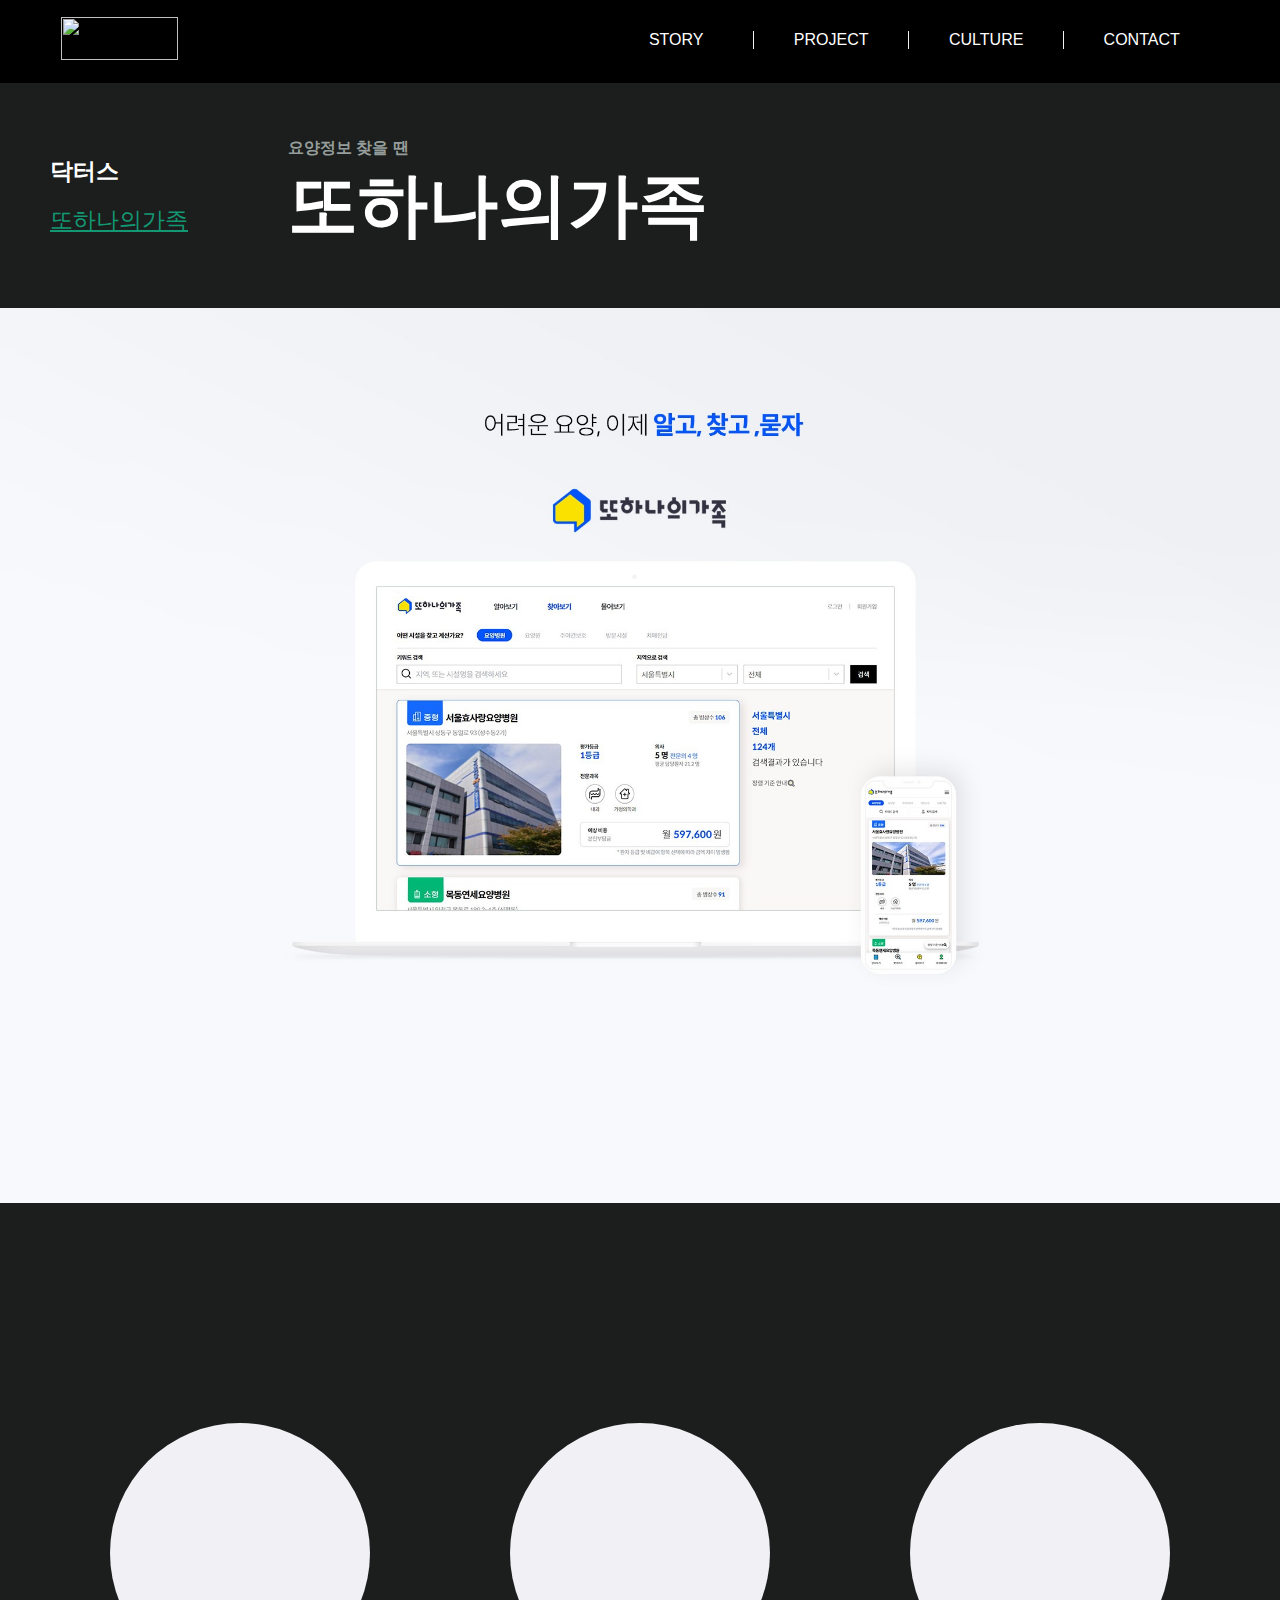
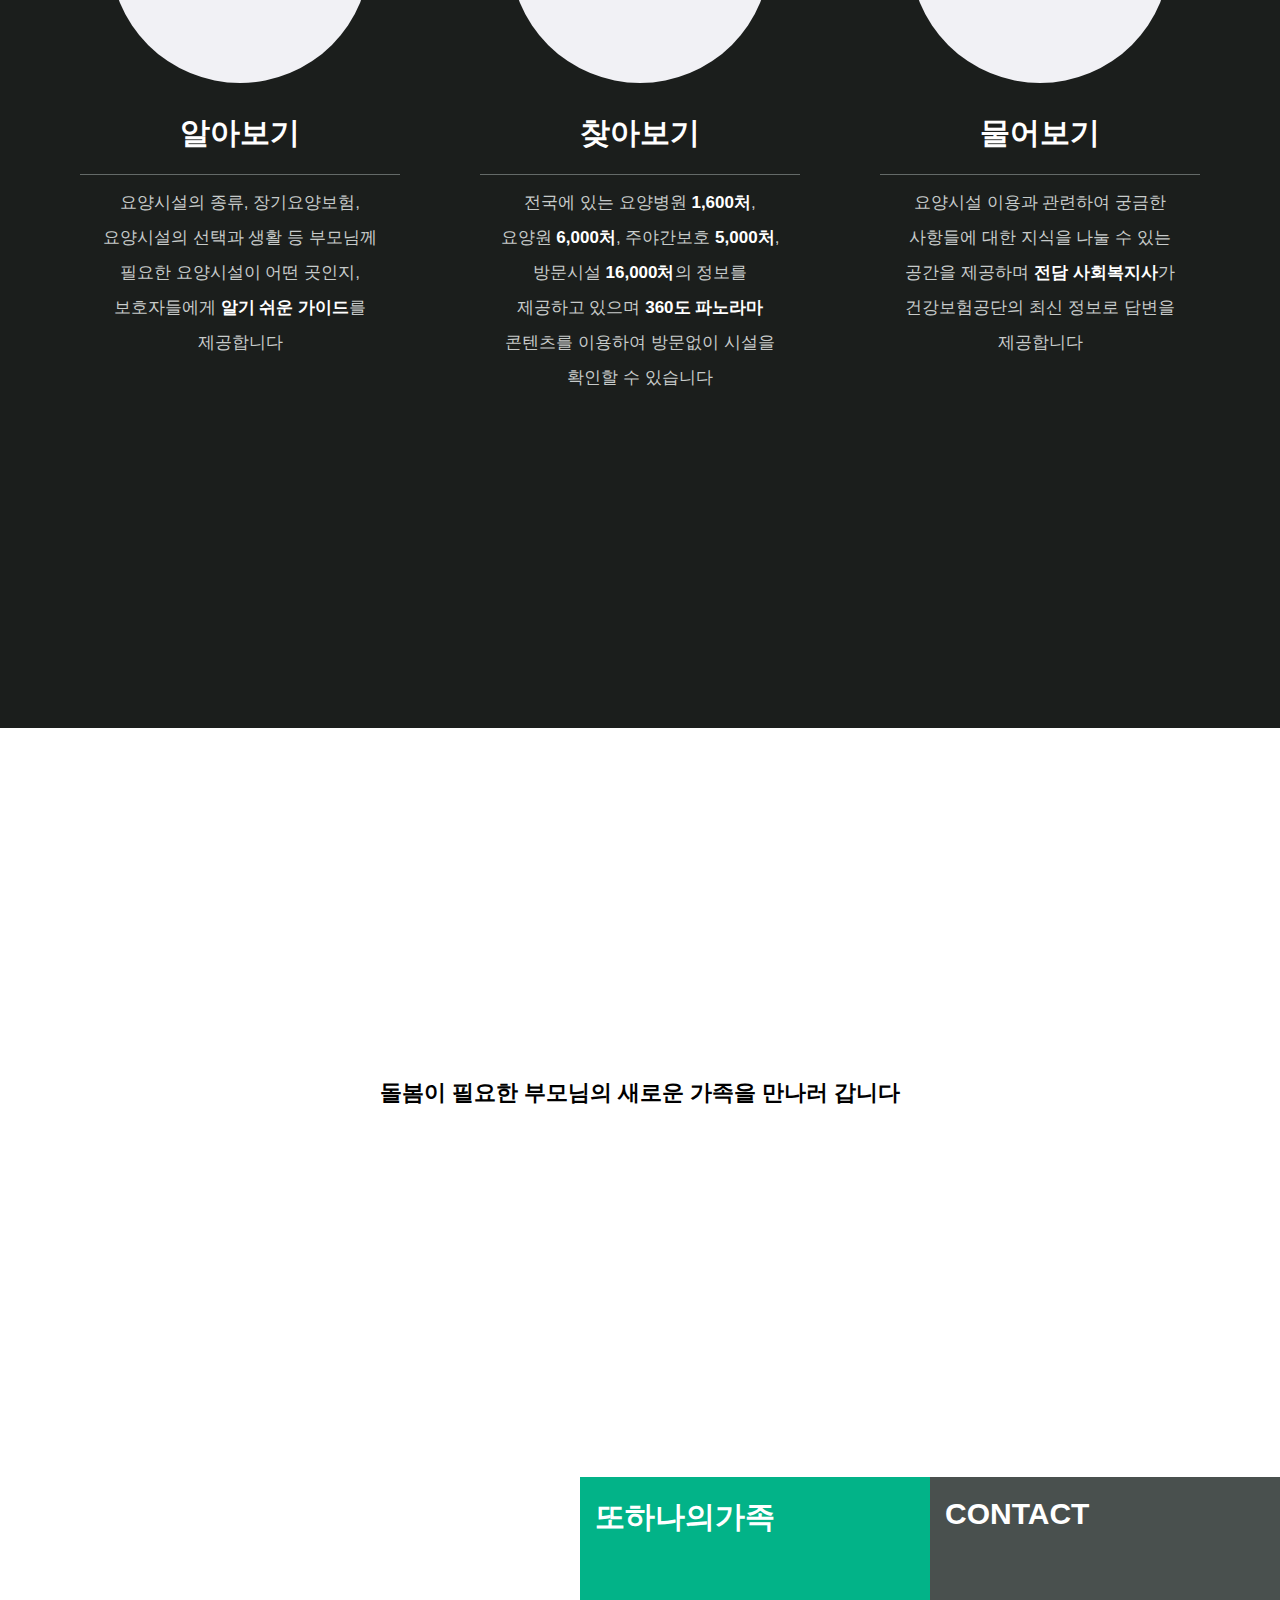
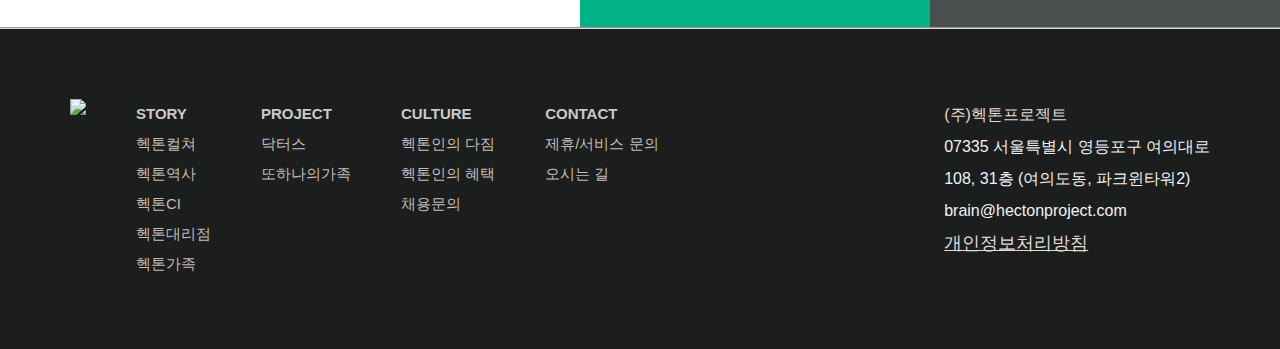
==== html/another.html @ 980e5c34 "Feat : footer.html a태그 수정" ====
<!DOCTYPE html>
<html lang="en">
    <head>
        <meta charset="UTF-8" />
        <meta http-equiv="X-UA-Compatible" content="IE=edge" />
        <meta name="viewport" content="width=device-width, initial-scale=1.0" />
        <link rel="stylesheet" href="../css/another1.css" />
        <link rel="stylesheet" href="../css/link_taegi.css" />
        <link rel="stylesheet" href="../css/header.css" />
        <script src="https://kit.fontawesome.com/e935c3c421.js" crossorigin="anonymous"></script>
        <link rel="stylesheet" href="../css/footer.css">
        <link
            href="//spoqa.github.io/spoqa-han-sans/css/SpoqaHanSans-kr.css"
            rel="stylesheet"
            type="text/css"
        />
        <title>Document</title>
    </head>
    <body>
        <header>
            <div class="menu_var">
                <!-- Main Logo -->
                <div class="main_logo">
                    <img class="header_logo" src="https://hectonproject.com/icon/logo.svg" />
                </div>

                <!-- Menu -->
                <div id="menu">
                    <ul>
                        <li class="menu_story">
                            <a href="#">STORY</a>
                            <ul>
                                <li>헥톤컬쳐</li>
                                <li>헥톤역사</li>
                                <li>헥톤CI</li>
                                <li>헥톤대리점</li>
                                <li>헥톤가족</li>
                            </ul>
                        </li>
                        <li class="menu_project">
                            <a href="#">PROJECT</a>
                            <ul>
                                <li>닥터스</li>
                                <li>또하나의가족</li>
                            </ul>
                        </li>
                        <li class="menu_culture">
                            <a href="#">CULTURE</a>
                            <ul>
                                <li>헥톤인의 다짐</li>
                                <li>헥톤인의 혜택</li>
                                <li>채용문의</li>
                            </ul>
                        </li>
                        <li class="menu_contact">
                            <a href="#">CONTACT</a>
                            <ul>
                                <li>제휴/서비스 문의</li>
                                <li>오시는길</li>
                            </ul>
                        </li>
                    </ul>
                </div>
            </div>
        </header>
        <main>
            <div class="another_head">
                <div class="another_head_left">
                    <div class="another_head_left_left">
                        <div><a href="./doctors.html">닥터스</a></div>
                        <div>또하나의가족</div>
                    </div>
                    <div class="another_head_left_right">
                        <div>요양정보 찾을 땐</div>
                        <div>또하나의가족</div>
                    </div>
                </div>
            </div>
            <div class="another_main_img">
                <img src="../assets/images/another/ddoga.bb59f3e4 (1).jpg" alt="" />
            </div>
            <div class="another_video">
                <img src="https://hectonproject.com/img/poster.jpg" alt="" />
            </div>
            <div class="another_contents">
                <div class="another_contents_1">
                    <div class="another_contents_circle">
                        <img src="https://hectonproject.com/icon/know.svg" alt="" />
                    </div>
                    <div class="another_contents_title">알아보기</div>
                    <p>
                        요양시설의 종류, 장기요양보험, 요양시설의 선택과 생활 등 부모님께 필요한
                        요양시설이 어떤 곳인지, 보호자들에게 <span>알기 쉬운 가이드</span>를
                        제공합니다
                    </p>
                </div>
                <div class="another_contents_1">
                    <div class="another_contents_circle">
                        <img src="https://hectonproject.com/icon/search.svg" alt="" />
                    </div>
                    <div class="another_contents_title">찾아보기</div>
                    <p>
                        전국에 있는 요양병원 <span>1,600처</span>, 요양원 <span>6,000처</span>,
                        주야간보호 <span>5,000처</span>, 방문시설 <span>16,000처</span>의 정보를
                        제공하고 있으며 <span>360도 파노라마</span> 콘텐츠를 이용하여 방문없이
                        시설을 확인할 수 있습니다
                    </p>
                </div>
                <div class="another_contents_1">
                    <div class="another_contents_circle">
                        <img src="https://hectonproject.com/icon/qna.svg" alt="" />
                    </div>
                    <div class="another_contents_title">물어보기</div>
                    <p>
                        요양시설 이용과 관련하여 궁금한 사항들에 대한 지식을 나눌 수 있는 공간을
                        제공하며 <span>전담 사회복지사</span>가 건강보험공단의 최신 정보로 답변을
                        제공합니다
                    </p>
                </div>
            </div>
            <div class="another_img_bottom">
                <img
                    src="https://hectonproject.com/_next/static/media/ddoga_outro.371d281d.png"
                    alt=""
                />
                <p>돌봄이 필요한 부모님의 새로운 가족을 만나러 갑니다</p>
                <div class="another_img_bottom_btn">
                    <div class="another_img_bottom_text">
                        <a href="https://ddoga.co.kr/">또하나의가족</a>
                        <i class="fa-solid fa-arrow-right"></i>
                    </div>
                    <div class="another_img_bottom_contact">
                        <a href="./contact.html">CONTACT</a> <i class="fa-solid fa-arrow-right"></i>
                    </div>
                </div>
            </div>
        </main>
        <footer>
            <div class="footer_wrap">
              <div class="footer_logo">
                    <img src="https://hectonproject.com/icon/logo.svg" width="110px"></img>
                </div>
                <div class="footer_list">
                    <ul>
                        <li >
                          <a href="./story.html">STORY</a>
                        </li>
                        <li>
                          <a href="./story.html#story_culture">헥톤컬쳐</a>
                        </li>
                        <li>
                          <a href="./story.html#story_history">헥톤역사</a>
                        </li>
                        <li>
                          <a href="./story.html#story_ci">헥톤CI</a>
                        </li>
                        <li>
                          <a href="./story.html#story_agency">헥톤대리점</a>
                        </li>
                        <li>
                          <a href="./story.html#story_family">헥톤가족</a>
                        </li>
                    </ul>
                    <ul>
                        <li>
                          <a href="./doctors.html">PROJECT</a>
                        </li>
                        <li>
                          <a href="./doctors.html">닥터스</a>
                        </li>
                        <li>
                          <a href="./another.html">또하나의가족</a>
                        </li>
                    </ul>
                    <ul>
                        <li>
                          <a href="./culture.html">CULTURE</a>
                        </li>
                        <li>
                          <a href="./culture.html#culture_promise">헥톤인의 다짐</a>
                        </li>
                        <li>
                          <a href="./culture.html#culture_benefit">헥톤인의 혜택</a>
                        </li>
                        <li>
                          <a href="./culture.html#qna">채용문의</a>
                        </li>
                    </ul>
                    <ul>
                        <li>
                          <a href="./contact.html">CONTACT</a>
                        </li>
                        <li>
                          <a href="./contact.html#qna_form">제휴/서비스 문의</a>
                        </li>
                        <li>
                          <a href="./contact.html#information">오시는 길</a>
                        </li>
                    </ul>
                </div>
                </div>
                <div class="footer_hecton_info">
                    <ul>
                        <li>(주)헥톤프로젝트</li>
                        <li>07335 서울특별시 영등포구 여의대로</li>
                        <li>108, 31층 (여의도동, 파크윈타워2)</li>
                        <li>brain@hectonproject.com</li>
                        <li><a href="https://hectonproject.com/term">개인정보처리방침</a></li>
                    </ul>
                </div>
          </footer>
    </body>
</html>
---- css/another1.css ----
/* body & scroll */
body {
    background-color: #1b1e1c;
    color: #fff;
}
body::-webkit-scrollbar {
    width: 0.6rem;
}
body::-webkit-scrollbar-thumb {
    background: #00b388;
}
body::-webkit-scrollbar-track {
    background: #1b1e1c;
}
/* another_head */
main {
    padding-top: 5.2rem;
}
.another_head {
    display: flex;
    justify-content: space-between;
    align-items: center;
    height: 25vh;
    padding: 0 50px;
}
.another_head_left {
    display: flex;
}
.another_head_left_right {
    padding-left: 100px;
}
.another_head_left_right > div:first-child {
    color: rgb(148, 157, 155);
    font-weight: bold;
}
.another_head_left_right > div:last-child {
    font-size: 70px;
    font-weight: bold;
}
.another_head_left_left {
    font-size: 23px;
    display: flex;
    flex-direction: column;
    justify-content: space-evenly;
}
.another_head_left_left > div:last-child {
    color: rgb(19, 152, 116);
    text-decoration: underline;
}
.another_head_left_left > div:first-child > a:hover {
    opacity: 0.7;
}
.another_head_left_left > div:first-child > a {
    font-weight: bold;
    margin-top: 20px;
}
/* another_main_img */
.another_main_img,
.another_video {
    background-color: rgb(248, 249, 252);
}
.another_main_img > img {
    width: 100%;
}
/* another_video */
.another_video > img {
    width: 60vw;
}
.another_video {
    display: flex;
    justify-content: center;
    padding: 100px 0;
    background-color: rgb(248, 249, 252);
}
/* another_contents */
.another_contents {
    height: 125vh;
    background: #1b1e1c;
    display: flex;
    align-items: flex-start;
    padding-top: 220px;
    justify-content: space-evenly;
}
.another_contents_circle {
    width: 260px;
    height: 260px;
    background-color: rgb(241, 241, 245);
    border-radius: 50%;
    margin-bottom: 30px;
}
.another_contents_title {
    font-size: 30px;
    font-weight: bold;
    border-bottom: 1px solid rgb(100, 106, 104);
    padding: 0 100px;
    padding-bottom: 20px;
}
/* another_contents_1 */
.another_contents_1 {
    display: flex;
    flex-direction: column;
    justify-content: center;
    align-items: center;
}
.another_contents_1 > p {
    color: rgb(199, 203, 202);
    font-size: 17px;
    width: 280px;
    text-align: center;
    line-height: 35px;
    padding-top: 10px;
}
.another_contents_1 > p > span {
    color: white;
    font-weight: bold;
}
/* another_img_bottom */
.another_img_bottom {
    display: flex;
    justify-content: flex-end;
    border-bottom: 1px solid rgb(149, 154, 152);
    height: 100vh;
    background-color: white;
    justify-content: center;
    align-items: center;
    padding-bottom: 200px;
    position: relative;
    flex-direction: column;
}
.another_img_bottom > p {
    font-size: 22px;
    font-weight: bold;
    color: black;
    padding-top: 30px;
}
.another_img_bottom_txt {
    text-align: right;
    display: flex;
    flex-direction: column;
    justify-content: center;
    padding-right: 40px;
    font-size: 20px;
    color: rgb(139, 146, 144);
    position: relative;
}
.another_img_bottom_txt > a {
    color: rgb(2, 179, 136);
    padding-top: 20px;
    font-size: 23px;
    text-decoration: underline 2px;
}
.another_img_bottom_contact {
    width: 350px;
    height: 150px;
    background-color: rgb(73, 80, 78);
    font-size: 30px;
    font-weight: bold;
    padding: 20px 0 0 15px;
    position: relative;
    cursor: pointer;
}
.another_img_bottom_contact i {
    position: absolute;
    bottom: 10px;
    right: 20px;
}
.another_img_bottom_text {
    width: 350px;
    height: 150px;
    background-color: rgb(2, 179, 136);
    font-size: 30px;
    font-weight: bold;
    padding: 20px 0 0 15px;
    position: relative;
    cursor: pointer;
}
.another_img_bottom_text i {
    position: absolute;
    bottom: 10px;
    right: 20px;
}
.another_img_bottom_btn {
    display: flex;
}
.another_img_bottom_contact:hover,
.another_img_bottom_text:hover {
    opacity: 0.8;
}
.another_img_bottom_btn {
    position: absolute;
    bottom: 0;
    right: 0;
}
.another_img_bottom > img {
    width: 300px;
}
---- css/link_taegi.css ----
@charset "utf-8";
@import url(//spoqa.github.io/spoqa-han-sans/css/SpoqaHanSansNeo.css);

* {
    margin: 0;
    padding: 0;
    box-sizing: border-box;
    word-break: keep-all;
}

html,
body {
    width: 100%;
    height: 100%;
    padding: 0;
    margin: 0;
    font-family: Spoqa Han Sans, sans-serif;
    /* 뭐가 다른가 */
    background: #1b1e1c;
    /* 뭐가 다른가 */
    color: #f1f1f5;
    box-sizing: border-box;
}
ul,
ol {
    list-style: none;
}

a {
    color: white;
    text-decoration: none;
}

table,
tr,
th,
td {
    border: 1px solid #000;
    border-collapse: collapse;
}

input,
label {
    vertical-align: middle;
}
---- css/header.css ----
@charset "utf-8";
@import url(reset.css);

header {
    background-color: #000;
    color: #f1f1f5;
    height: 5.2rem;
    width: 100%;
    text-align: center;
    align-items: center;
    top: 0;
    z-index: 100;
    position: fixed;
}

.menu_var {
    display: flex;
    justify-content: space-between;
    align-items: center;
    height: 5rem;
    width: 90.5%;
    margin: auto;
}

/* Main Logo */

.header_logo {
    height: 43px;
    width: 117px;
    justify-content: center;
}

/* Menu */

/* ul li태그에 리스트 스타일을 없앰 */
/* ul li {
    list-style: none;
}
/* a태그에 텍스트 밑줄을 없애고 색상을 #333 */
a {
    text-decoration: none;
    color: #fff;
}
*/
/* 글자크기를 16px 맑은 고딕 굵게하고 width넓이 700, 높이 50만큼 배경색은 #ccc, 글자색은 검정색, 라인높이50px
menu박스 가운데정렬, 글자가운데 정렬 */
#menu {
    font: bold 16px;
    background: #000;
    color: #fff;
    line-height: 40px;
    text-align: center;
    font-weight: 600;
}

/* menu태그 자식의 ul의 자식 li를 왼쪽정렬과 넓이 140설정 */
#menu > ul > li {
    float: left;
    width: 155px;
    position: relative;
}

.menu_story,
.menu_project,
.menu_culture {
    border-right: 1px solid #f1f1f5;
}

#menu > ul > li > ul {
    display: none;
    position: absolute;
    font-size: 14px;
    background: rgb(255, 255, 255);
    text-align: left;
    padding: 10px 30px 15px 30px;
    line-height: 1.2rem;
}

#menu > ul > li > ul > li {
    font-weight: 600;
    color: #999999;
}

#menu > ul > li:hover > ul {
    display: block;
}

#menu > ul > li > ul > li:hover {
    color: #000;
    transition: ease 1s;
}

.menu_story > ul > li {
    width: 98.5px;
}

.menu_project > ul > li {
    width: 100px;
}

.menu_culture > ul > li {
    width: 98.5px;
}

.menu_culture > ul > li {
    width: 120px;
}

.speech-bubble {
    position: relative;
    background: #000000;
    border-radius: 0.4em;
}

.speech-bubble {
    width: 150px;
    margin: 1em 0;
    color: white;
    font-weight: bold;
    font-size: 200%;
    text-shadow: 0 -0.05em 0.1em rgb(0 0 0 / 30%);
}
---- css/footer.css ----
footer {
    display: flex;
    justify-content: space-between;
    padding: 70px;
    border-top: 1px solid rgb(220, 216, 216);
    background: #1b1e1c;
    color: #f1f1f5;
}

.footer_wrap {
    display: flex;
}

.footer_list {
    display: flex;
}

.footer_list ul a {
    list-style: none;
    padding-left: 50px;
    line-height: 30px;
    font-size: 15px;
    color: rgb(196, 187, 187);
    font-weight: 200;
}

.footer_list > ul > li:first-child a {
    font-weight: 800;
    color: rgb(205, 201, 201);
}

.footer_hecton_info ul {
    list-style: none;
    line-height: 32px;
    font-weight: 200;
}

.footer_hecton_info ul > li:first-child {
    font-weight: 500;
    color: rgb(227, 219, 219);
}

.footer_hecton_info ul > li > a {
    color: rgb(227, 219, 219);
    text-decoration: underline;
    font-weight: 500;
    font-size: 18px;
}
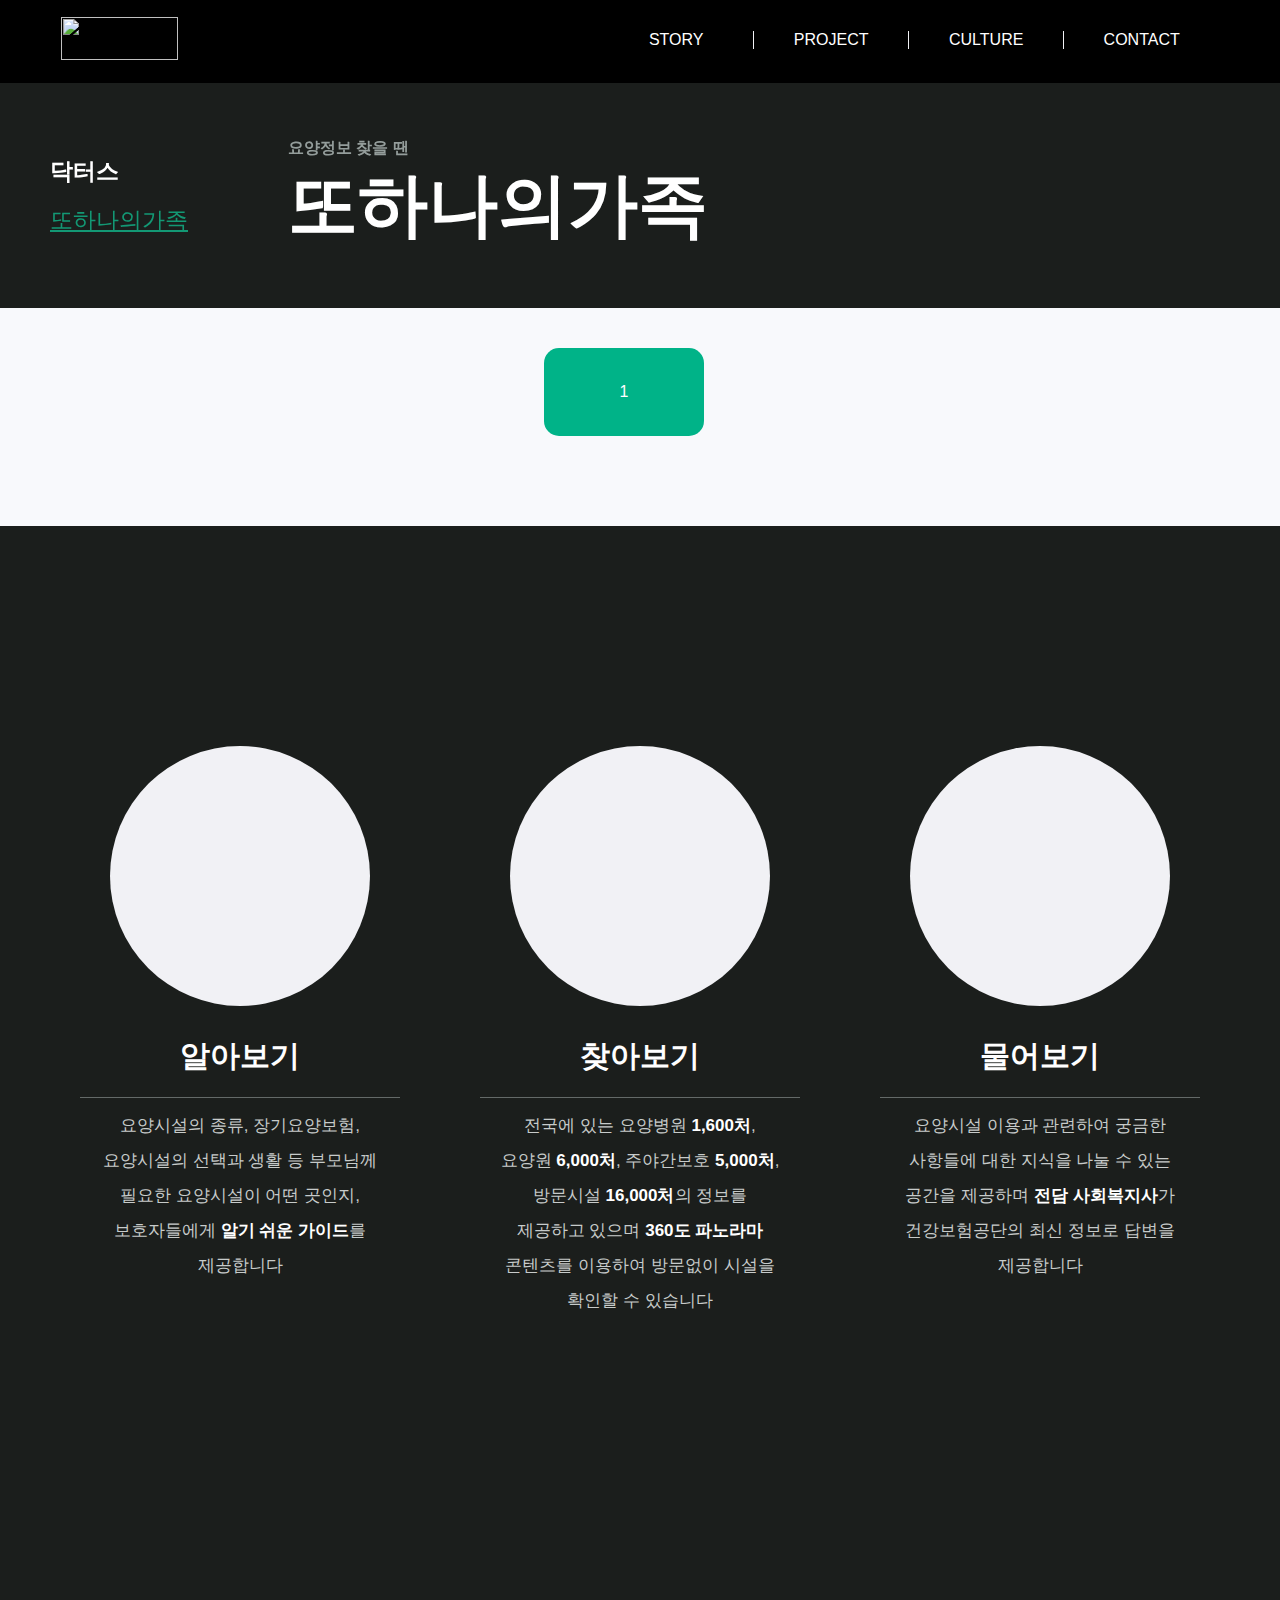
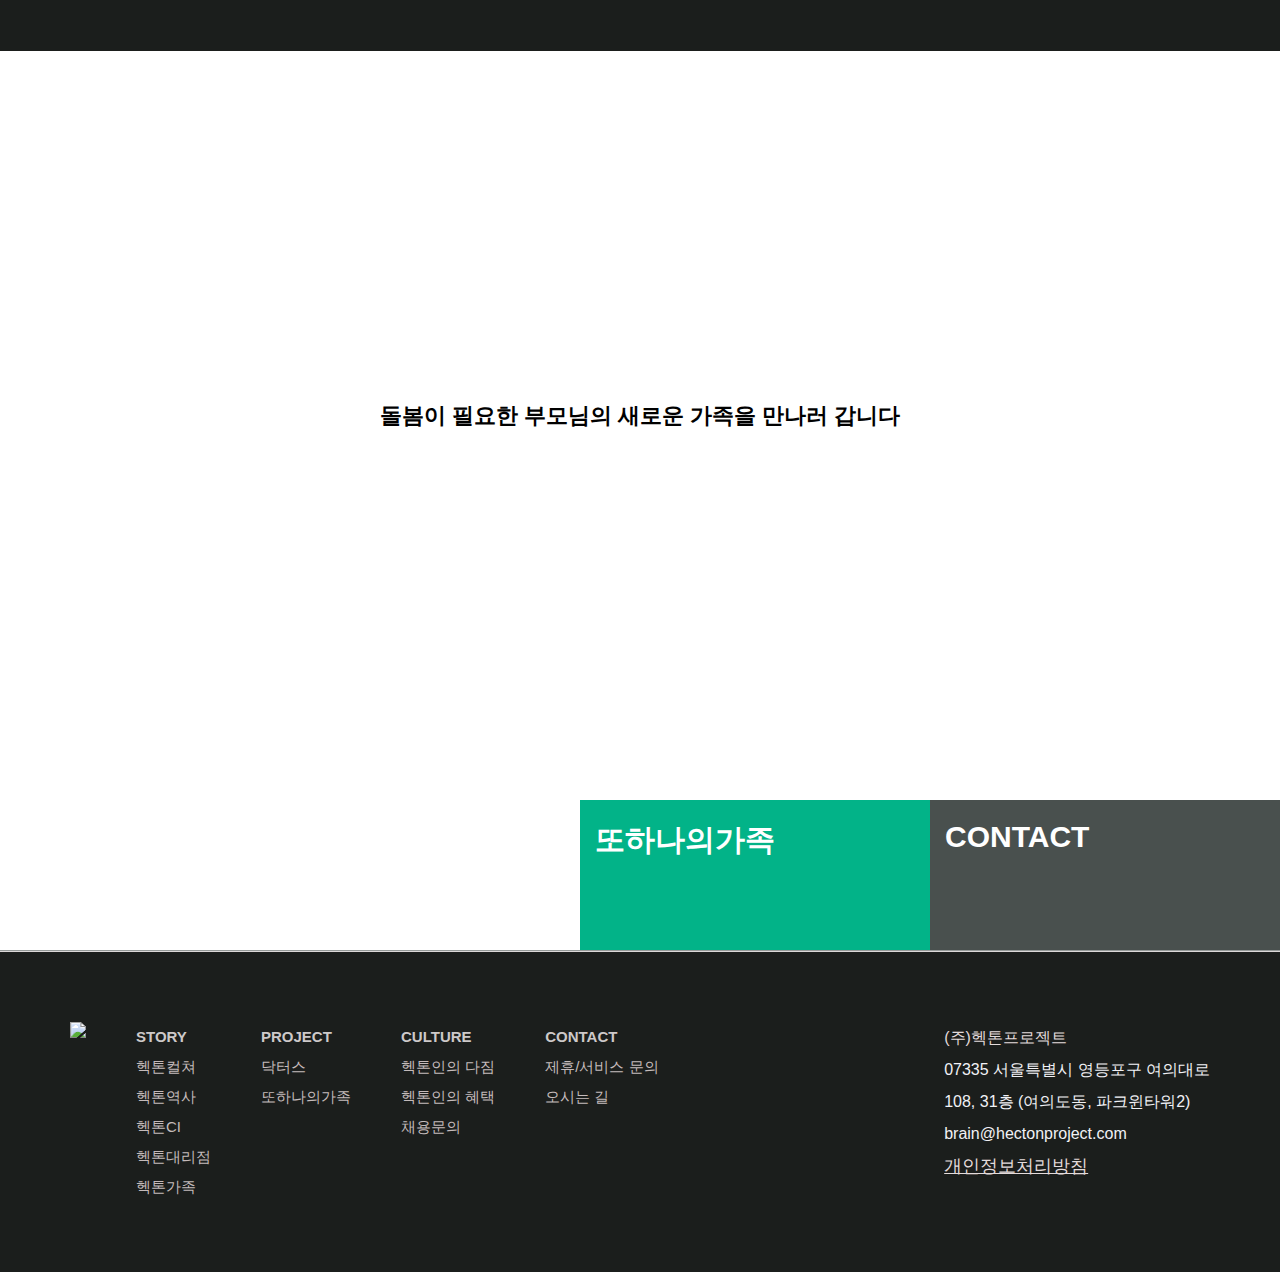
==== commit 141100ea: "Add : Aos link script 추가함" ====
--- a/html/another.html
+++ b/html/another.html
@@ -14,6 +14,9 @@
             rel="stylesheet"
             type="text/css"
         />
+        <!-- AOS -->
+        <link rel="stylesheet" href="https://unpkg.com/aos@next/dist/aos.css" />
+        <script src="https://unpkg.com/aos@next/dist/aos.js"></script>
         <title>Document</title>
     </head>
     <body>
@@ -64,6 +67,7 @@
             </div>
         </header>
         <main>
+            <div data-aos="fade-up" data-aos-duration="1000">
             <div class="another_head">
                 <div class="another_head_left">
                     <div class="another_head_left_left">
@@ -77,11 +81,17 @@
                 </div>
             </div>
             <div class="another_main_img">
-                <img src="../assets/images/another/ddoga.bb59f3e4 (1).jpg" alt="" />
-            </div>
+                <img src="https://hectonproject.com/_next/static/media/ddoga.bb59f3e4.jpg" alt="">
+            </div>
+        </div>
+        <div class="another_video_wrap">
             <div class="another_video">
                 <img src="https://hectonproject.com/img/poster.jpg" alt="" />
-            </div>
+                <button class="video_btn">1</button>
+            </div>
+        </div>
+
+            <div data-aos="fade-up" data-aos-duration="1000">
             <div class="another_contents">
                 <div class="another_contents_1">
                     <div class="another_contents_circle">
@@ -117,6 +127,7 @@
                         제공합니다
                     </p>
                 </div>
+            </div>
             </div>
             <div class="another_img_bottom">
                 <img
@@ -209,5 +220,8 @@
                     </ul>
                 </div>
           </footer>
+          <script>
+            AOS.init();
+        </script>
     </body>
 </html>
--- a/css/another1.css
+++ b/css/another1.css
@@ -66,11 +66,25 @@
 .another_video > img {
     width: 60vw;
 }
+.video_btn {
+    height: 5.5rem;
+    width: 10rem;
+    background-color: #00b388;
+    border-radius: 15px;
+    position: absolute;
+    bottom: 45%;
+    right: 45%;
+}
+
 .another_video {
     display: flex;
     justify-content: center;
     padding: 100px 0;
     background-color: rgb(248, 249, 252);
+    position: relative;
+}
+.another_video:hover .video_btn {
+    background-color: rgb(199, 203, 202);
 }
 /* another_contents */
 .another_contents {
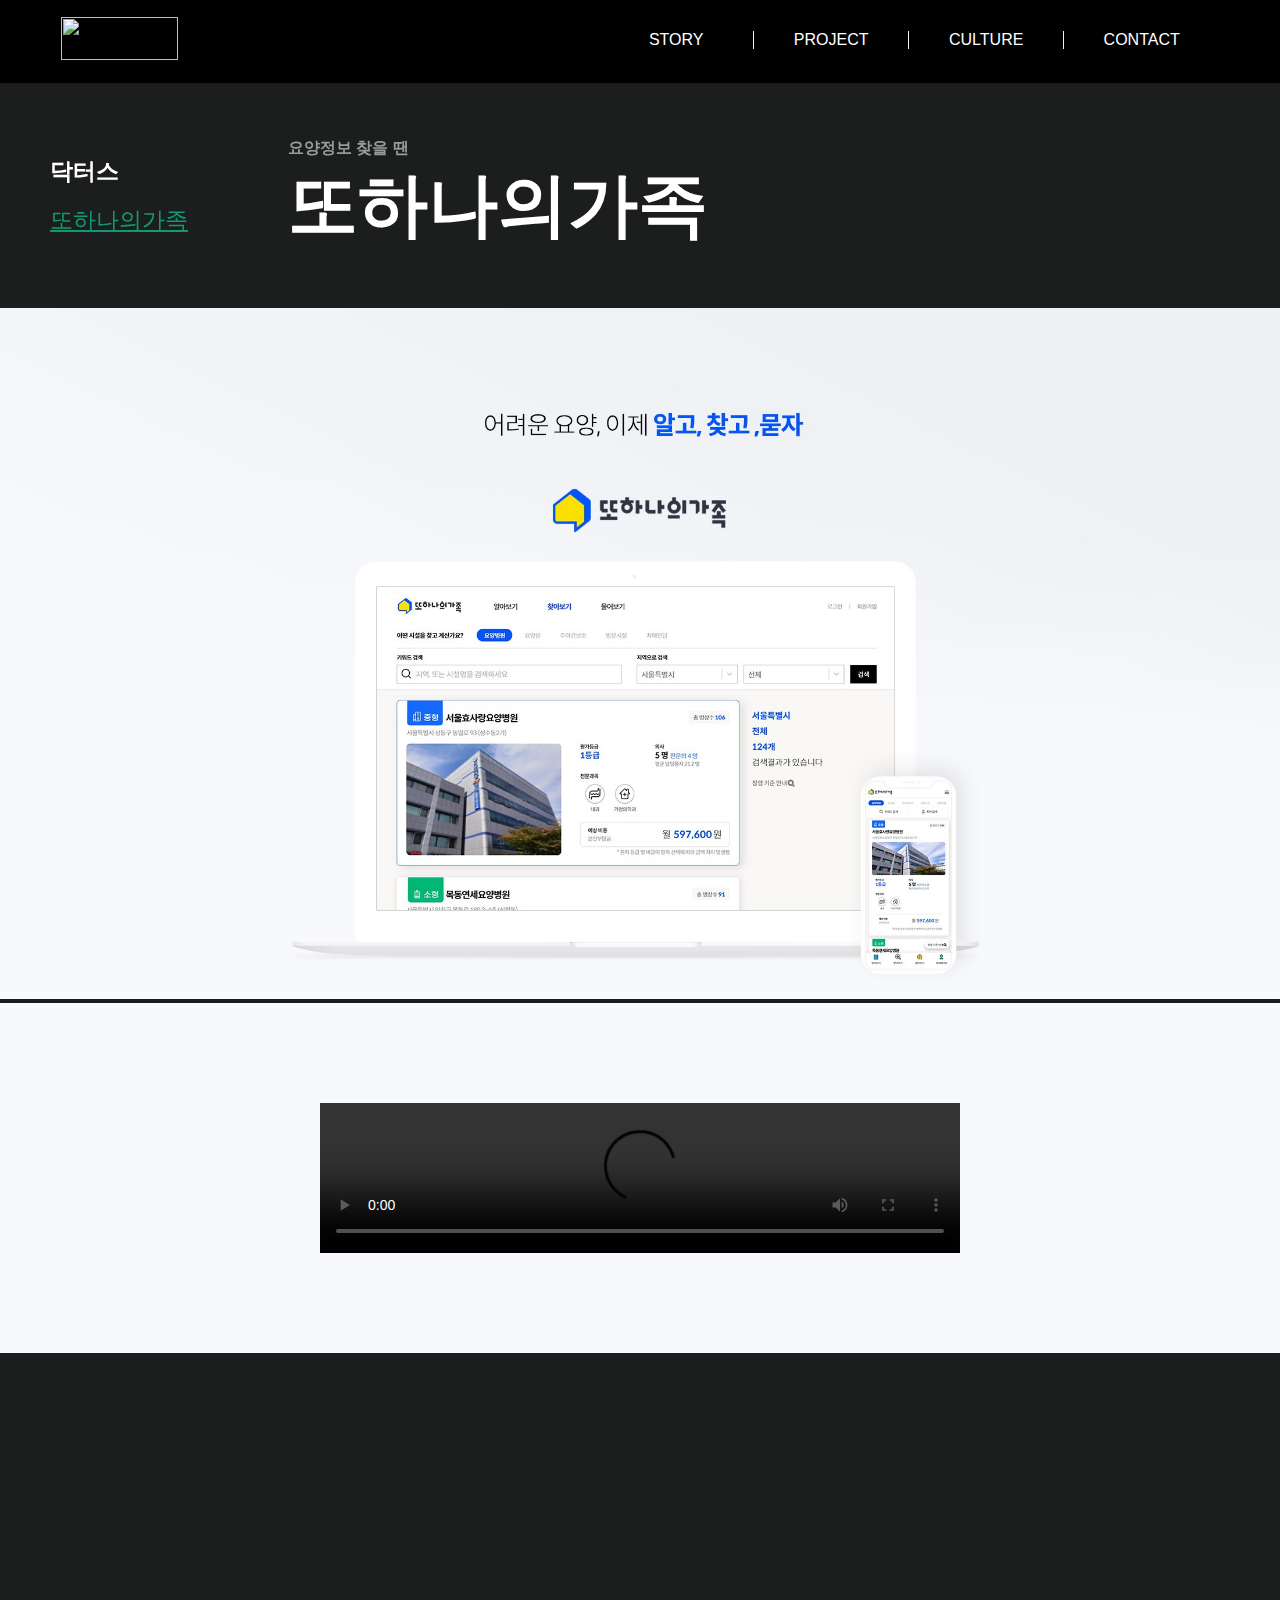
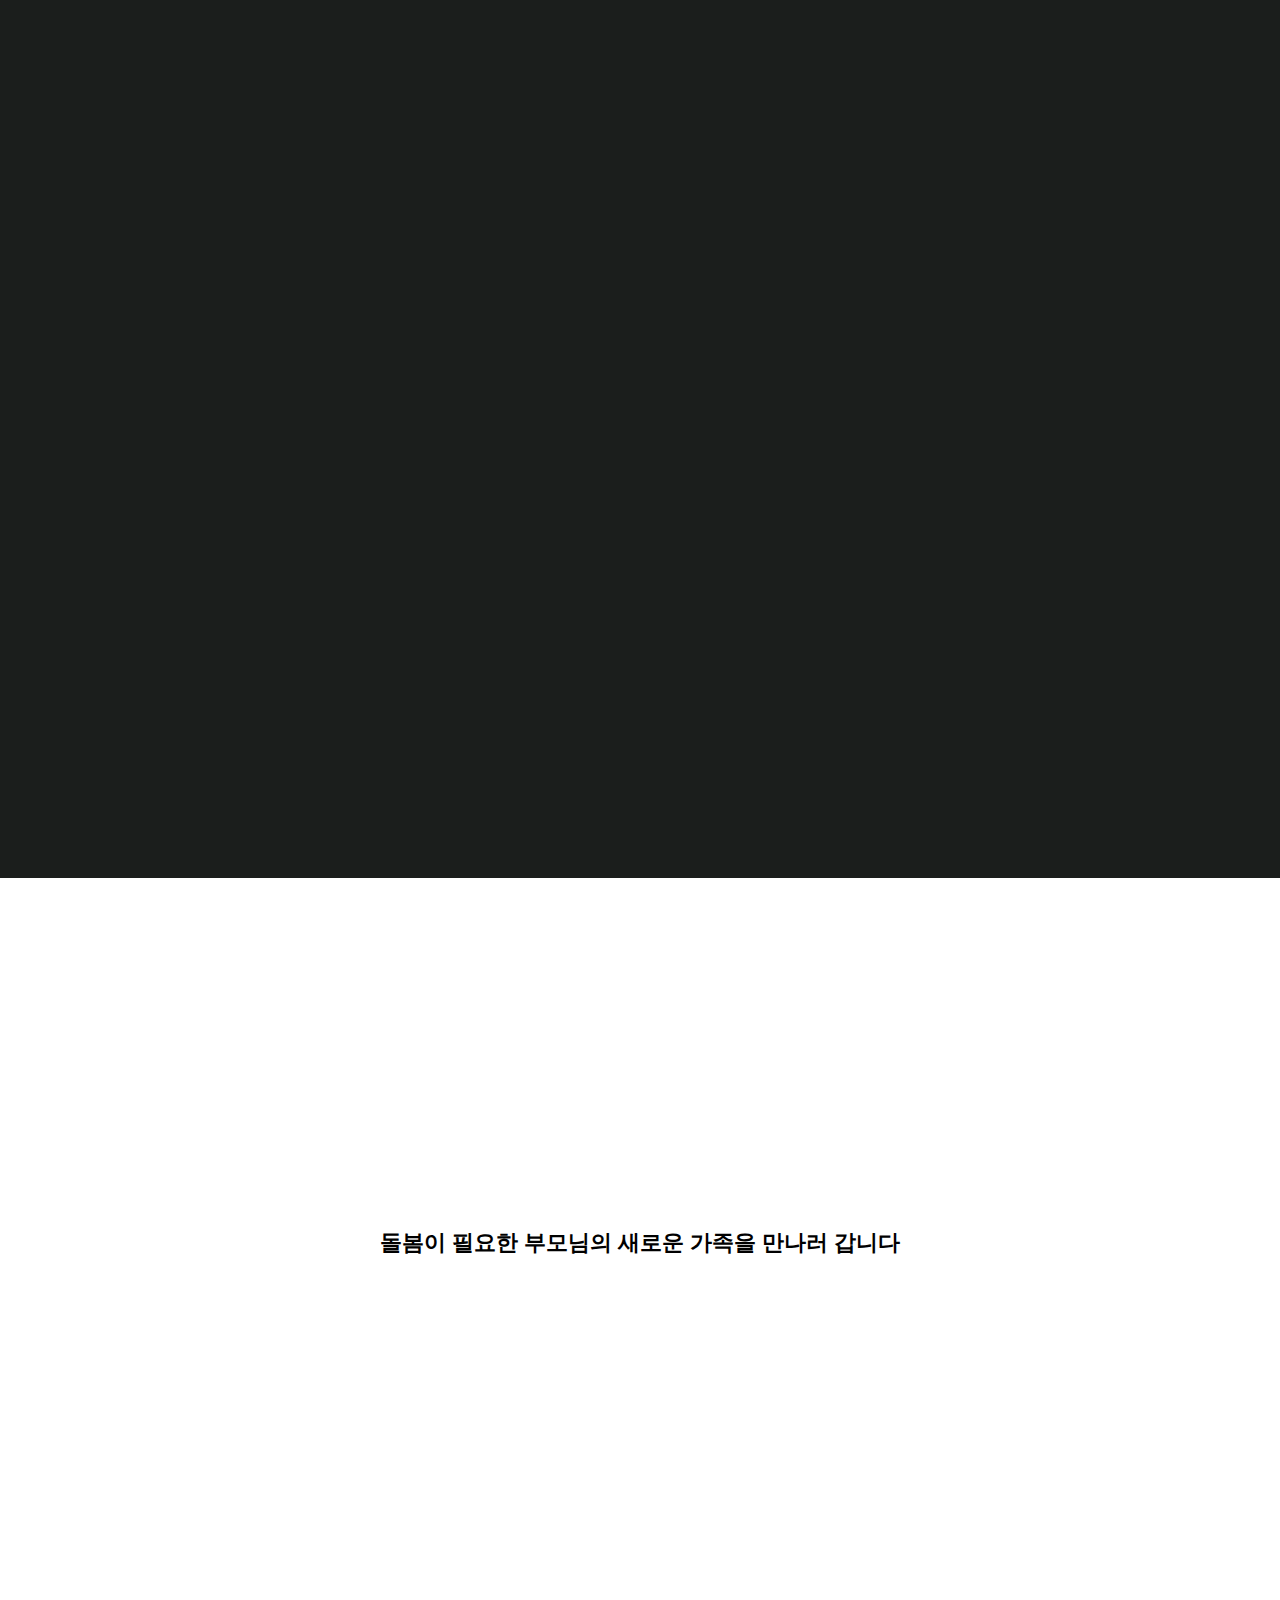
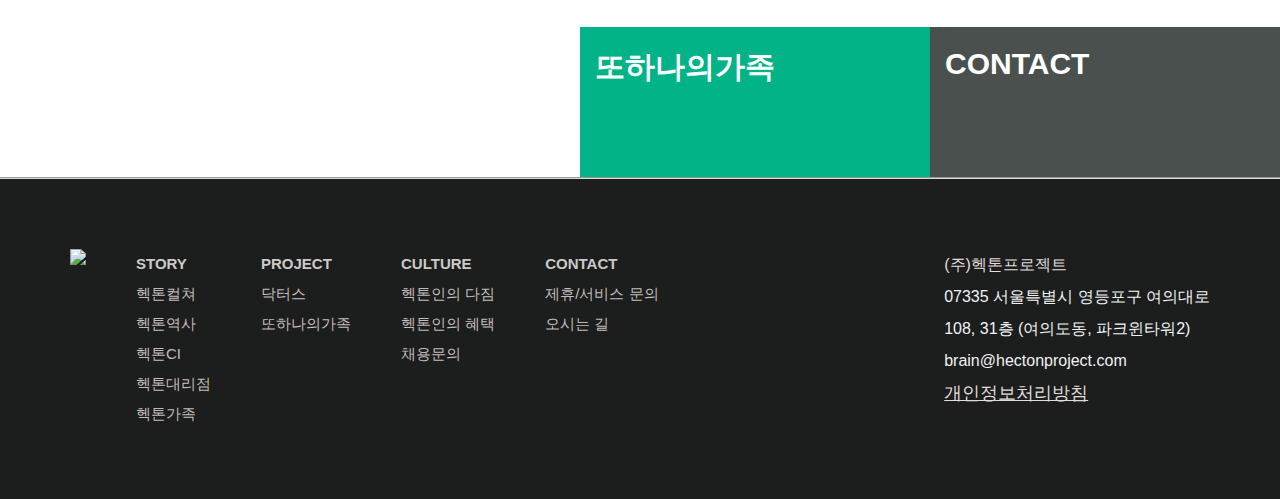
==== commit 23f5a5d3: "Feat : another.css video 추가함" ====
--- a/html/another.html
+++ b/html/another.html
@@ -81,14 +81,16 @@
                 </div>
             </div>
             <div class="another_main_img">
-                <img src="https://hectonproject.com/_next/static/media/ddoga.bb59f3e4.jpg" alt="">
+                <img src="../assets/images/another/ddoga.bb59f3e4 (1).jpg" alt="">
             </div>
         </div>
+
         <div class="another_video_wrap">
             <div class="another_video">
-                <img src="https://hectonproject.com/img/poster.jpg" alt="" />
-                <button class="video_btn">1</button>
-            </div>
+                <!-- <img src="https://hectonproject.com/img/poster.jpg" alt="" />
+                <button class="video_btn">1</button> -->
+            <video controls src="https://cdn.ddoga.co.kr/Brochure/video/%EB%98%90%EA%B0%80_30s_motion+graphic.mp4"></video>
+        </div>
         </div>
 
             <div data-aos="fade-up" data-aos-duration="1000">
--- a/css/another1.css
+++ b/css/another1.css
@@ -56,7 +56,11 @@
 }
 /* another_main_img */
 .another_main_img,
-.another_video {
+.another_video_wrap {
+    /* width: 50vw; */
+}
+.another_video > video {
+    width: 50vw;
     background-color: rgb(248, 249, 252);
 }
 .another_main_img > img {
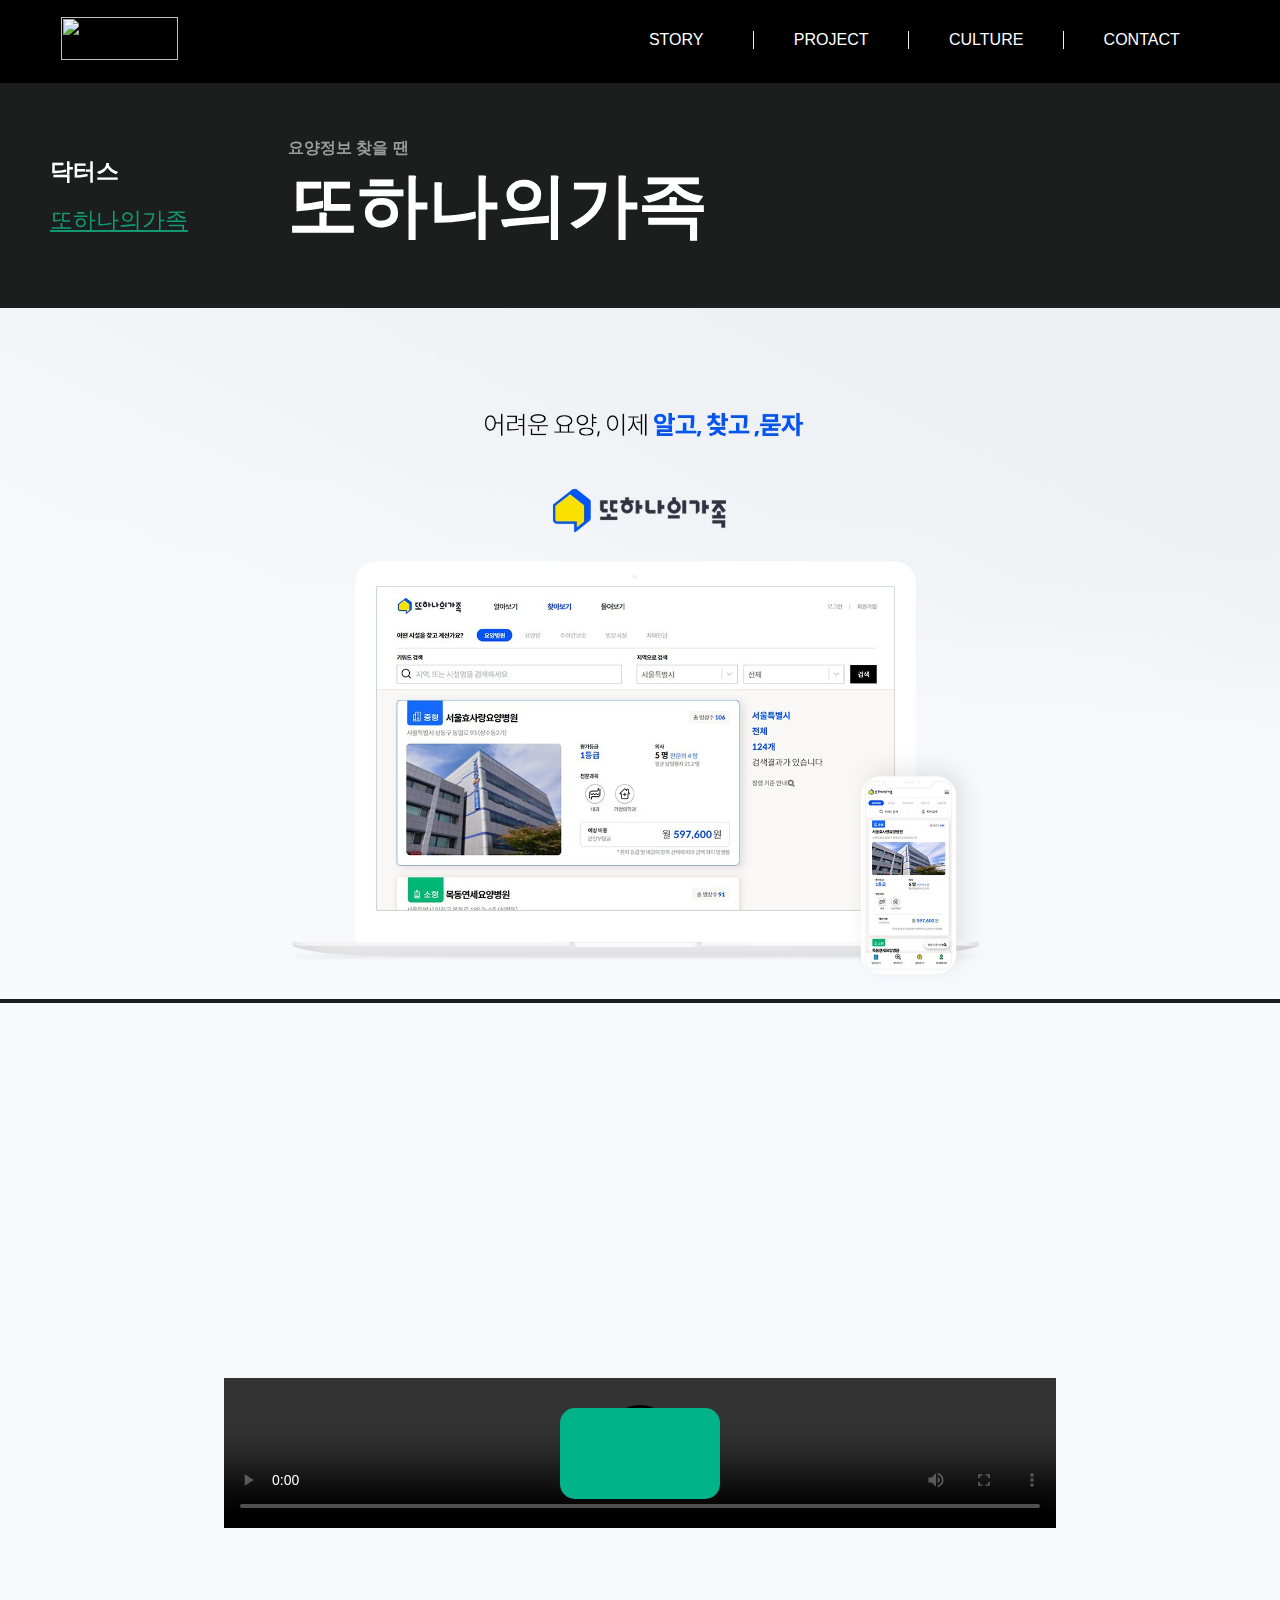
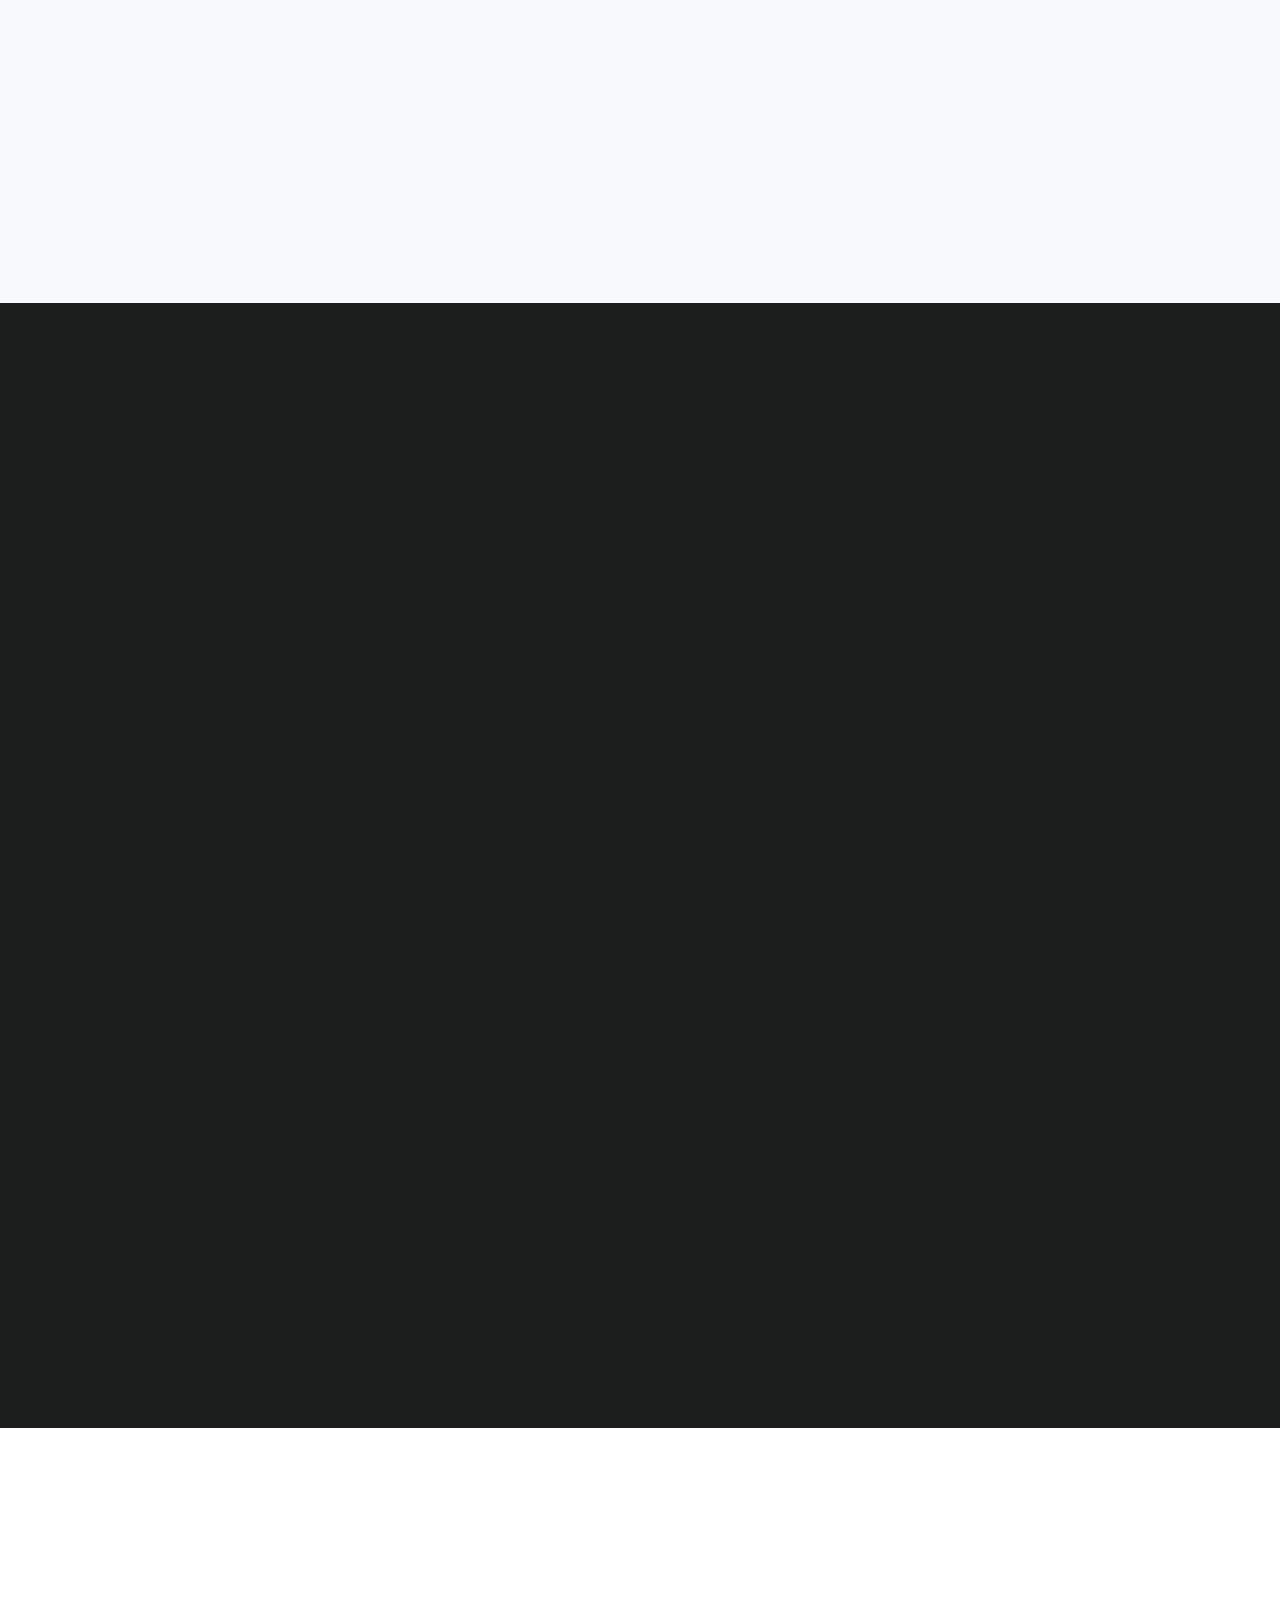
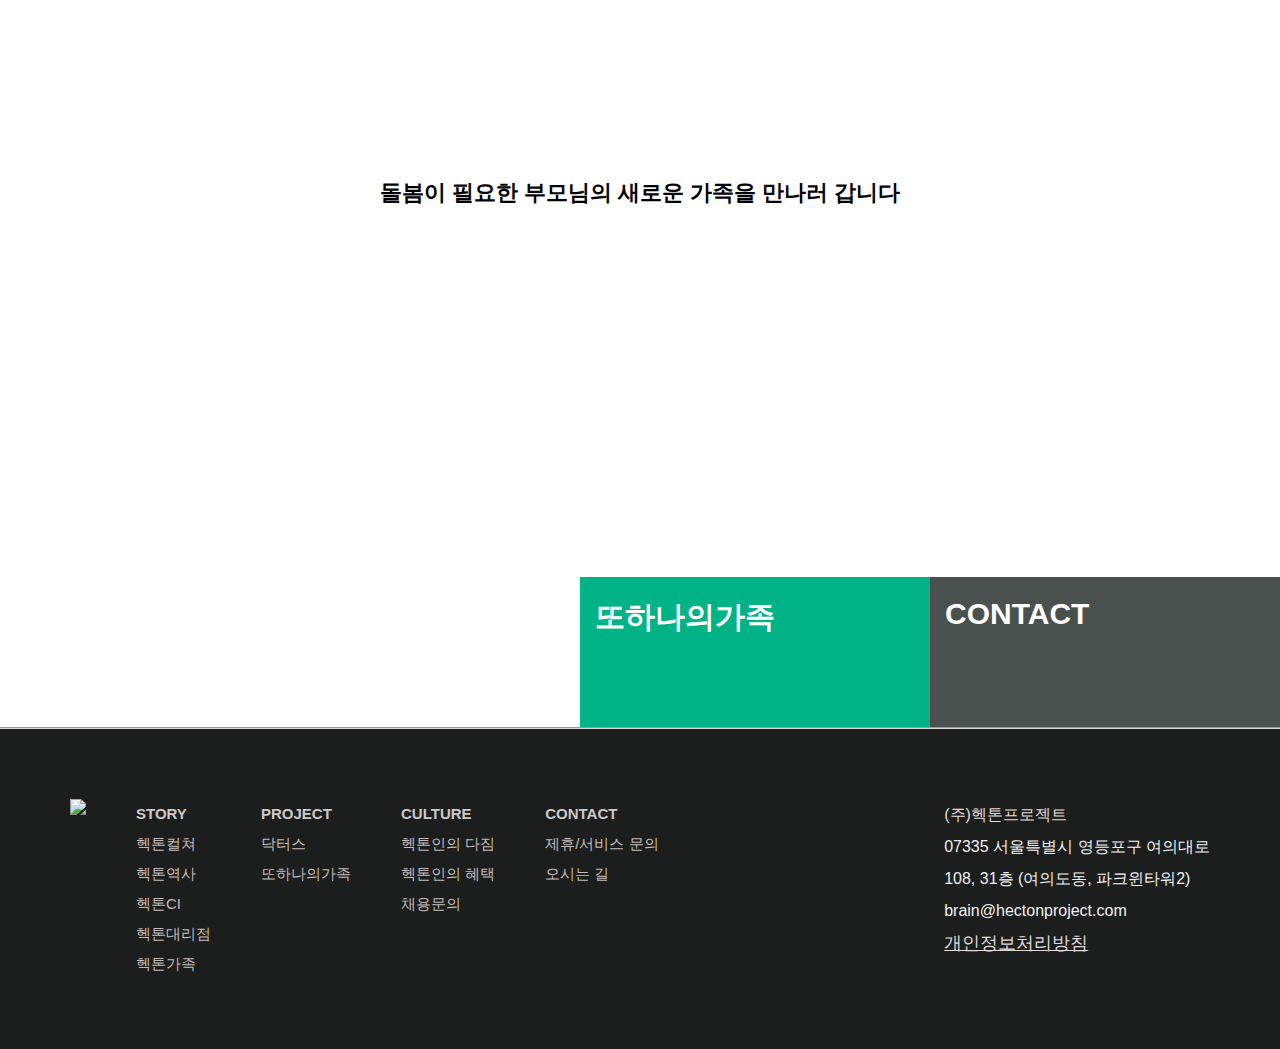
==== commit b2ac2003: "Feat : another1.css 동영상 수정" ====
--- a/html/another.html
+++ b/html/another.html
@@ -17,6 +17,7 @@
         <!-- AOS -->
         <link rel="stylesheet" href="https://unpkg.com/aos@next/dist/aos.css" />
         <script src="https://unpkg.com/aos@next/dist/aos.js"></script>
+        <script src="https://kit.fontawesome.com/e935c3c421.js" crossorigin="anonymous"></script>
         <title>Document</title>
     </head>
     <body>
@@ -83,16 +84,18 @@
             <div class="another_main_img">
                 <img src="../assets/images/another/ddoga.bb59f3e4 (1).jpg" alt="">
             </div>
+
+            <div class="another_video">
+                <div class="another_video_img">
+                <img src="https://hectonproject.com/img/poster.jpg" alt="">
+                <div class="video_btn"></div>
+                <i class="fa-solid fa-play"></i>
+                </div>
+                <video controls src="https://cdn.ddoga.co.kr/Brochure/video/%EB%98%90%EA%B0%80_30s_motion+graphic.mp4"></video>
+            </div>
         </div>
-
-        <div class="another_video_wrap">
-            <div class="another_video">
-                <!-- <img src="https://hectonproject.com/img/poster.jpg" alt="" />
-                <button class="video_btn">1</button> -->
-            <video controls src="https://cdn.ddoga.co.kr/Brochure/video/%EB%98%90%EA%B0%80_30s_motion+graphic.mp4"></video>
+        
         </div>
-        </div>
-
             <div data-aos="fade-up" data-aos-duration="1000">
             <div class="another_contents">
                 <div class="another_contents_1">
@@ -222,6 +225,7 @@
                     </ul>
                 </div>
           </footer>
+          <script src="../js/another.js"></script>
           <script>
             AOS.init();
         </script>
--- a/css/another1.css
+++ b/css/another1.css
@@ -55,39 +55,49 @@
     margin-top: 20px;
 }
 /* another_main_img */
-.another_main_img,
-.another_video_wrap {
-    /* width: 50vw; */
-}
-.another_video > video {
-    width: 50vw;
-    background-color: rgb(248, 249, 252);
-}
 .another_main_img > img {
     width: 100%;
 }
 /* another_video */
-.another_video > img {
-    width: 60vw;
+.another_video {
+    height: 100vh;
+    background-color: rgb(248, 249, 252);
+    width: 100vw;
+    position: relative;
+    display: flex;
+    align-items: center;
+    justify-content: center;
+}
+.another_video_img {
+    display: flex;
+    align-items: center;
+    justify-content: center;
+}
+.another_video_img > img,
+.another_video > video {
+    width: 65vw;
+    position: absolute;
+}
+.another_video_img > img {
+    z-index: 2;
+}
+.dis {
+    display: none;
+}
+.fa-solid {
+    position: absolute;
+    z-index: 50;
+    font-size: 44px;
 }
 .video_btn {
-    height: 5.5rem;
     width: 10rem;
+    height: 5.7rem;
     background-color: #00b388;
     border-radius: 15px;
-    position: absolute;
-    bottom: 45%;
-    right: 45%;
-}
-
-.another_video {
-    display: flex;
-    justify-content: center;
-    padding: 100px 0;
-    background-color: rgb(248, 249, 252);
-    position: relative;
-}
-.another_video:hover .video_btn {
+    z-index: 5;
+    position: absolute;
+}
+.another_video_img:hover .video_btn {
     background-color: rgb(199, 203, 202);
 }
 /* another_contents */
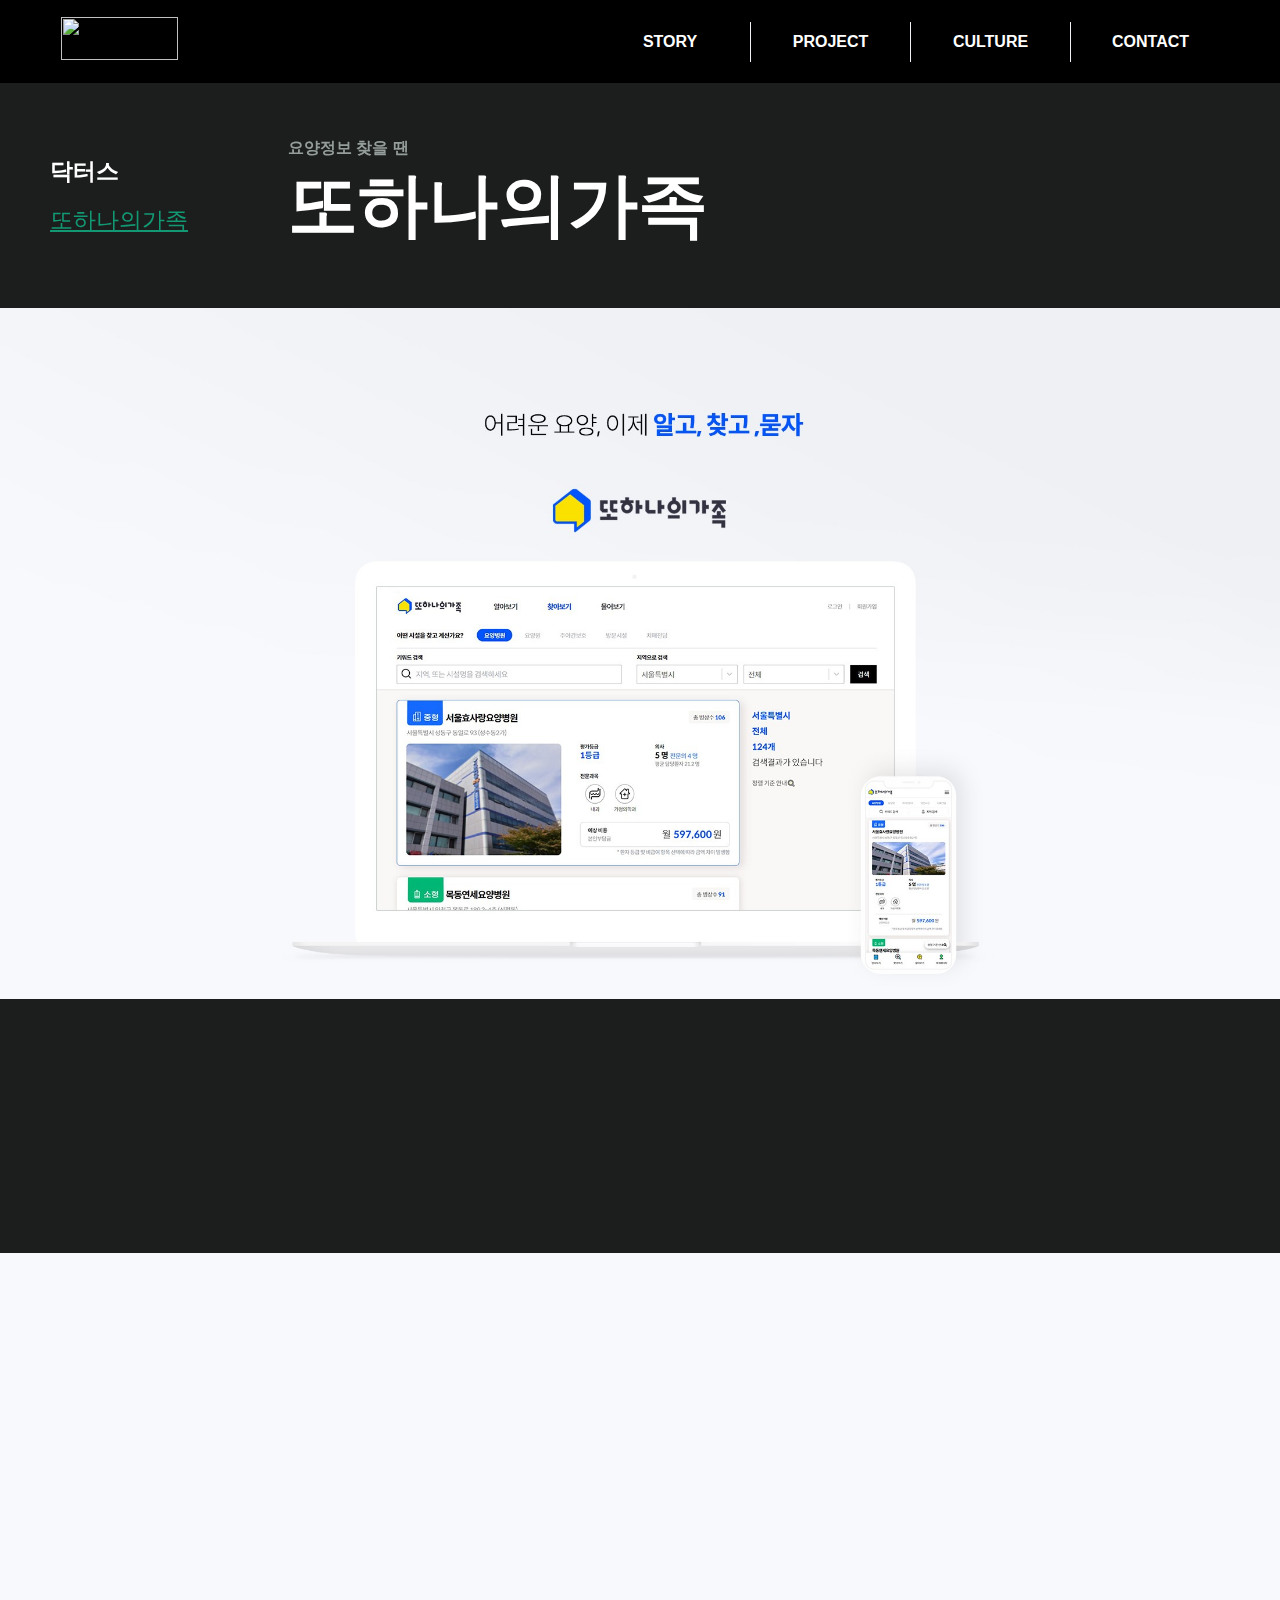
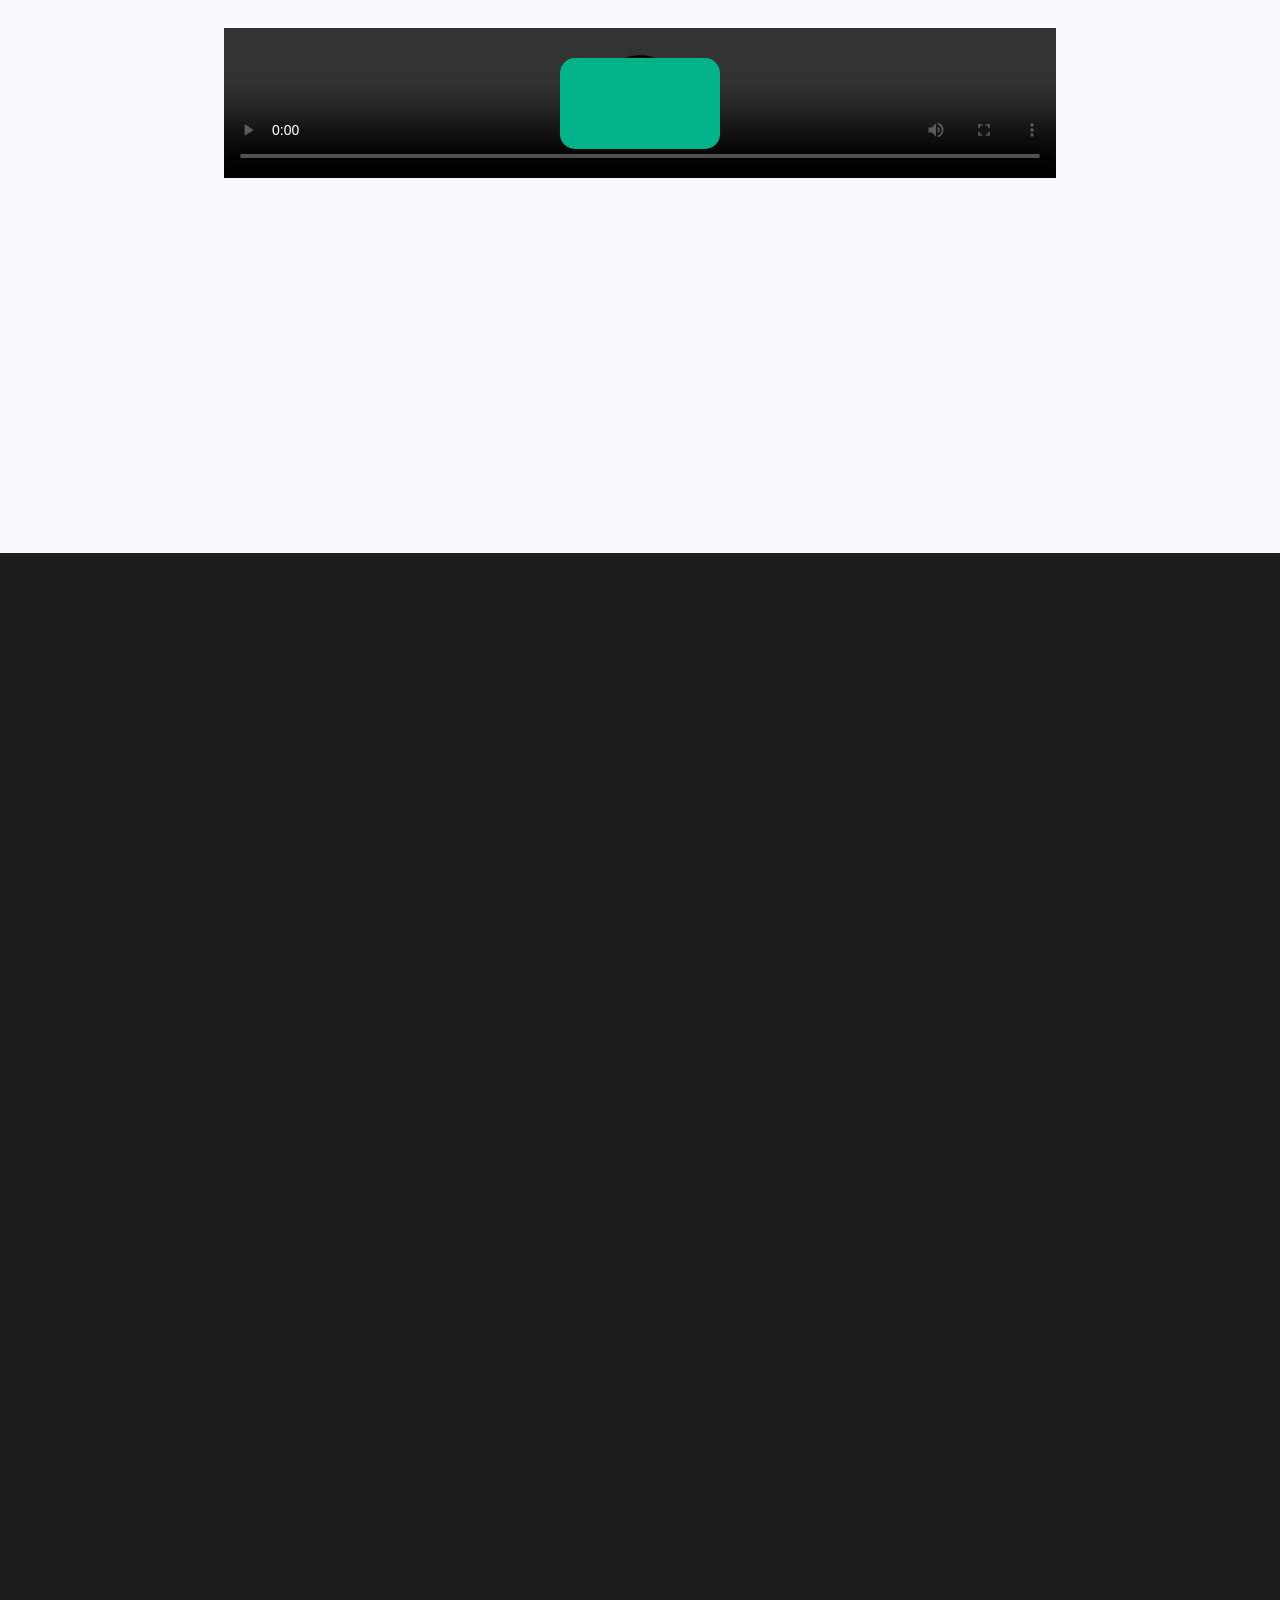
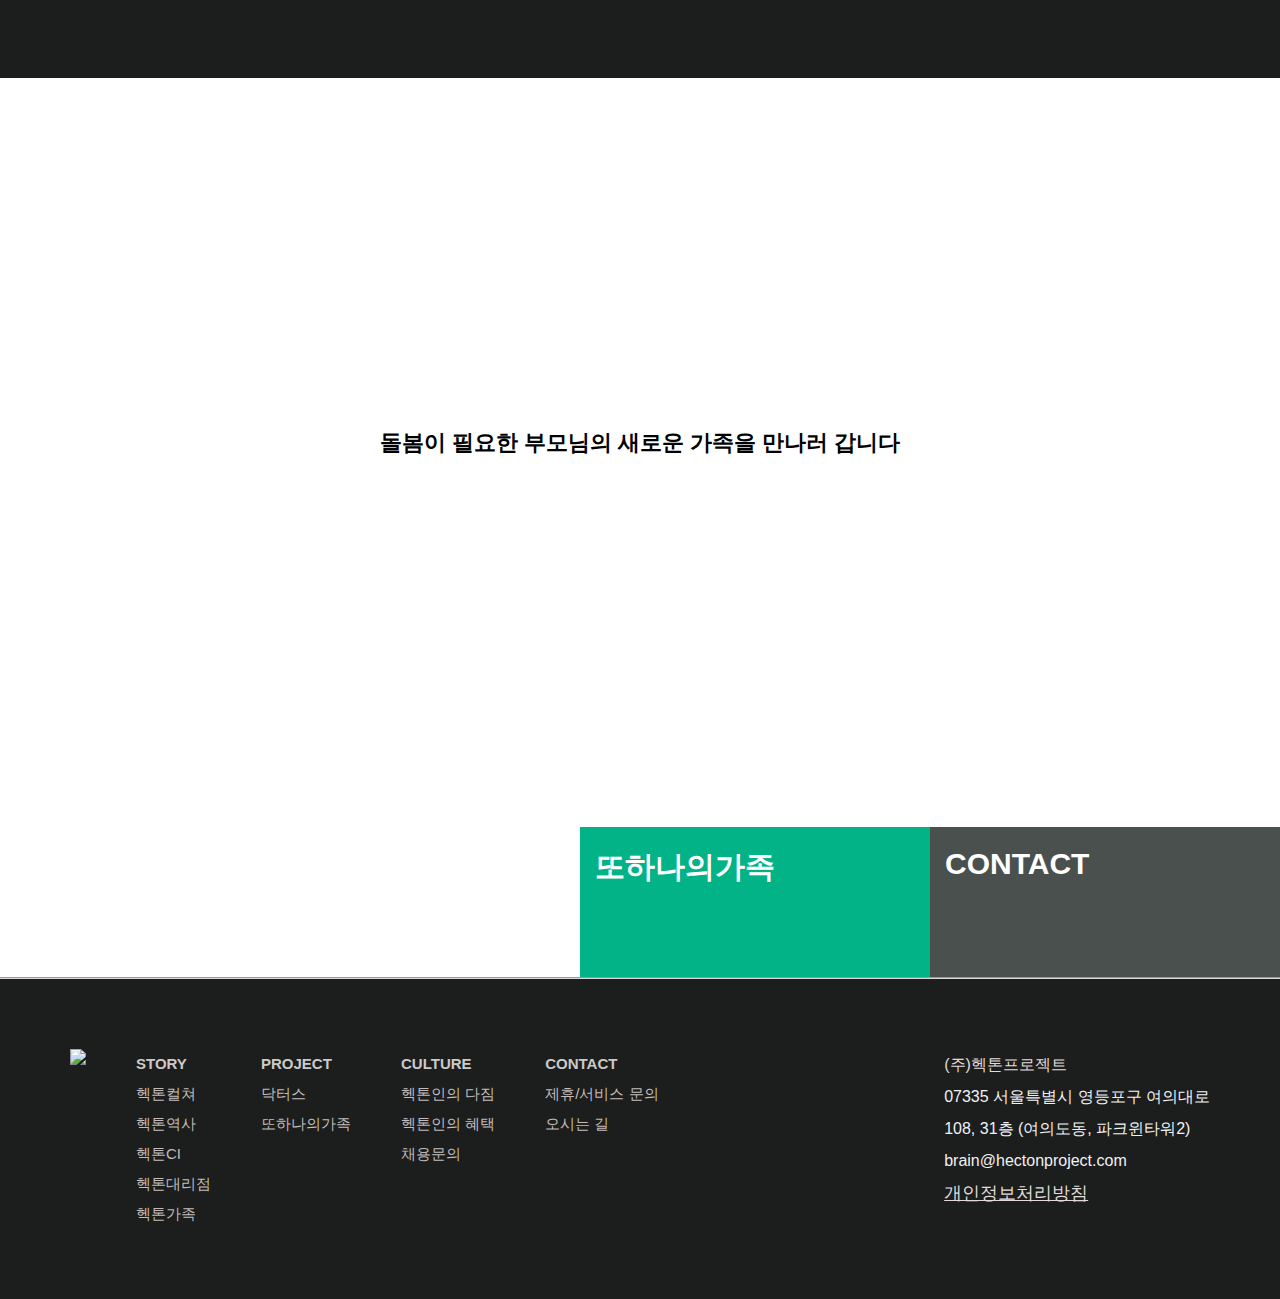
==== commit ba3e2d47: "Feat: header js및 코드 수정" ====
--- a/html/another.html
+++ b/html/another.html
@@ -5,7 +5,7 @@
         <meta http-equiv="X-UA-Compatible" content="IE=edge" />
         <meta name="viewport" content="width=device-width, initial-scale=1.0" />
         <link rel="stylesheet" href="../css/another1.css" />
-        <link rel="stylesheet" href="../css/link_taegi.css" />
+        <link rel="stylesheet" href="../css/link.css" />
         <link rel="stylesheet" href="../css/header.css" />
         <script src="https://kit.fontawesome.com/e935c3c421.js" crossorigin="anonymous"></script>
         <link rel="stylesheet" href="../css/footer.css">
@@ -29,39 +29,59 @@
                 </div>
 
                 <!-- Menu -->
-                <div id="menu">
+                <div class="menu">
                     <ul>
                         <li class="menu_story">
-                            <a href="#">STORY</a>
-                            <ul>
-                                <li>헥톤컬쳐</li>
-                                <li>헥톤역사</li>
-                                <li>헥톤CI</li>
-                                <li>헥톤대리점</li>
-                                <li>헥톤가족</li>
-                            </ul>
-                        </li>
+                            <a class="story_menu" href="./story.html">STORY</a>
+                            <div class="hide-menu">
+                                <ul class="speech-bubble">
+                                    <li><a href="./story.html#story_culture">헥톤컬쳐</a></li>
+                                    <li><a href="./story.html#story_history">헥톤역사</a></li>
+                                    <li><a href="./story.html#story_ci">헥톤CI</a></li>
+                                    <li><a href="./story.html#story_agency">헥톤대리점</a></li>
+                                    <li><a href="./story.html#story_family">헥톤가족</a></li>
+                                </ul>
+                            </div>
+                        </li>
+
                         <li class="menu_project">
-                            <a href="#">PROJECT</a>
-                            <ul>
-                                <li>닥터스</li>
-                                <li>또하나의가족</li>
-                            </ul>
+                            <div class="menu_border">
+                                <a href="./doctors.html">PROJECT</a>
+                            </div>
+
+                            <div class="hide-menu">
+                                <ul class="speech-bubble">
+                                    <li><a href="./doctors.html">닥터스</a></li>
+                                    <li><a href="./another.html">또하나의가족</a></li>
+                                </ul>
+                            </div>
                         </li>
                         <li class="menu_culture">
-                            <a href="#">CULTURE</a>
-                            <ul>
-                                <li>헥톤인의 다짐</li>
-                                <li>헥톤인의 혜택</li>
-                                <li>채용문의</li>
-                            </ul>
+                            <div class="menu_border">
+                                <a href="./culture.html">CULTURE</a>
+                            </div>
+                            <div class="hide-menu">
+                                <ul class="speech-bubble">
+                                    <li>
+                                        <a href="./culture.html#culture_promise">헥톤인의 다짐</a>
+                                    </li>
+                                    <li>
+                                        <a href="./culture.html#culture_benefit">헥톤인의 혜택</a>
+                                    </li>
+                                    <li><a href="./culture.html#qna">채용문의</a></li>
+                                </ul>
+                            </div>
                         </li>
                         <li class="menu_contact">
-                            <a href="#">CONTACT</a>
-                            <ul>
-                                <li>제휴/서비스 문의</li>
-                                <li>오시는길</li>
-                            </ul>
+                            <div class="menu_border">
+                                <a href="./contact.html">CONTACT</a>
+                            </div>
+                            <div class="hide-menu">
+                                <ul class="speech-bubble">
+                                    <li><a href="./contact.html#qna_form">제휴/서비스 문의</a></li>
+                                    <li><a href="./contact.html#information">오시는길</a></li>
+                                </ul>
+                            </div>
                         </li>
                     </ul>
                 </div>
@@ -226,6 +246,7 @@
                 </div>
           </footer>
           <script src="../js/another.js"></script>
+          <script src="../js/header.js"></script>
           <script>
             AOS.init();
         </script>
--- a/css/another1.css
+++ b/css/another1.css
@@ -3,15 +3,6 @@
     background-color: #1b1e1c;
     color: #fff;
 }
-body::-webkit-scrollbar {
-    width: 0.6rem;
-}
-body::-webkit-scrollbar-thumb {
-    background: #00b388;
-}
-body::-webkit-scrollbar-track {
-    background: #1b1e1c;
-}
 /* another_head */
 main {
     padding-top: 5.2rem;
@@ -57,7 +48,12 @@
 /* another_main_img */
 .another_main_img > img {
     width: 100%;
-}
+    background-color: white;
+}
+.another_main_img {
+    height: 105vh;
+}
+
 /* another_video */
 .another_video {
     height: 100vh;
--- a/css/link.css
+++ b/css/link.css
@@ -0,0 +1,55 @@
+@charset "utf-8";
+@import url(//spoqa.github.io/spoqa-han-sans/css/SpoqaHanSansNeo.css);
+
+* {
+  margin: 0;
+  padding: 0;
+  box-sizing: border-box;
+  word-break: keep-all;
+}
+
+html,
+body {
+  width: 100%;
+  height: 100%;
+  padding: 0;
+  margin: 0;
+  font-family: Spoqa Han Sans, sans-serif;
+  background: #1b1e1c;
+  color: #f1f1f5;
+  box-sizing: border-box;
+}
+
+ul,
+ol {
+  list-style: none;
+}
+
+a {
+  color: #000;
+  text-decoration: none;
+}
+
+table,
+tr,
+th,
+td {
+  border: 1px solid #000;
+  border-collapse: collapse;
+}
+
+input,
+label {
+  vertical-align: middle;
+}
+
+/* body & scroll */
+body::-webkit-scrollbar {
+  width: 0.6rem;
+}
+body::-webkit-scrollbar-thumb {
+  background: #00b388;
+}
+body::-webkit-scrollbar-track {
+  background: #1b1e1c;
+}
--- a/css/header.css
+++ b/css/header.css
@@ -32,91 +32,82 @@
 
 /* Menu */
 
-/* ul li태그에 리스트 스타일을 없앰 */
-/* ul li {
-    list-style: none;
+.menu {
+    display: flex;
+    font: bold 16px;
+    color: #fff;
+    line-height: 40px;
+    text-align: center;
+    font-weight: 600;
+    position: absolute;
+    right: 50px;
+    top: 22px;
 }
-/* a태그에 텍스트 밑줄을 없애고 색상을 #333 */
+
 a {
     text-decoration: none;
     color: #fff;
 }
-*/
-/* 글자크기를 16px 맑은 고딕 굵게하고 width넓이 700, 높이 50만큼 배경색은 #ccc, 글자색은 검정색, 라인높이50px
-menu박스 가운데정렬, 글자가운데 정렬 */
-#menu {
-    font: bold 16px;
-    background: #000;
-    color: #fff;
-    line-height: 40px;
-    text-align: center;
-    font-weight: 600;
+
+.menu > ul > li {
+    float: left;
+    width: 160px;
 }
 
-/* menu태그 자식의 ul의 자식 li를 왼쪽정렬과 넓이 140설정 */
-#menu > ul > li {
-    float: left;
-    width: 155px;
-    position: relative;
+.menu_border {
+    border-left: 1px solid #f1f1f5;
 }
 
-.menu_story,
-.menu_project,
-.menu_culture {
-    border-right: 1px solid #f1f1f5;
-}
-
-#menu > ul > li > ul {
-    display: none;
-    position: absolute;
+.menu > ul > li > ul {
     font-size: 14px;
     background: rgb(255, 255, 255);
     text-align: left;
-    padding: 10px 30px 15px 30px;
+    padding: 10px 30px 10px 10px;
     line-height: 1.2rem;
 }
 
-#menu > ul > li > ul > li {
-    font-weight: 600;
-    color: #999999;
+/* 숨겨진 메뉴 부분 */
+
+.hide-menu {
+    overflow: hidden;
+    padding-top: 13px;
 }
 
-#menu > ul > li:hover > ul {
-    display: block;
+.hide-menu > ul li {
+    text-align: left;
 }
 
-#menu > ul > li > ul > li:hover {
-    color: #000;
-    transition: ease 1s;
+/* 말풍선 모양 css */
+
+.speech-bubble {
+    box-shadow: 0 0 10px rgb(0 0 0 / 15%);
+    position: relative;
+    background: #fff;
+    border-radius: 0.4em;
+    margin: 1.5px;
+    padding: 15px 0 15px 15px;
+    width: auto;
 }
 
-.menu_story > ul > li {
-    width: 98.5px;
+.speech-bubble > li a {
+    color: #959d9b;
+    font-weight: inherit;
 }
 
-.menu_project > ul > li {
-    width: 100px;
+.speech-bubble > li a:hover {
+    color: #000;
+    font-weight: inherit;
 }
 
-.menu_culture > ul > li {
-    width: 98.5px;
+.speech-bubble::after {
+    display: block;
+    content: '';
+    position: absolute;
+    width: 1.35rem;
+    height: 1.35rem;
+    background: #fff;
+    top: -0rem;
+    left: 50%;
+    border-radius: 0.25rem;
+    transform: rotate(45deg) translateX(-50%);
 }
-
-.menu_culture > ul > li {
-    width: 120px;
-}
-
-.speech-bubble {
-    position: relative;
-    background: #000000;
-    border-radius: 0.4em;
-}
-
-.speech-bubble {
-    width: 150px;
-    margin: 1em 0;
-    color: white;
-    font-weight: bold;
-    font-size: 200%;
-    text-shadow: 0 -0.05em 0.1em rgb(0 0 0 / 30%);
-}
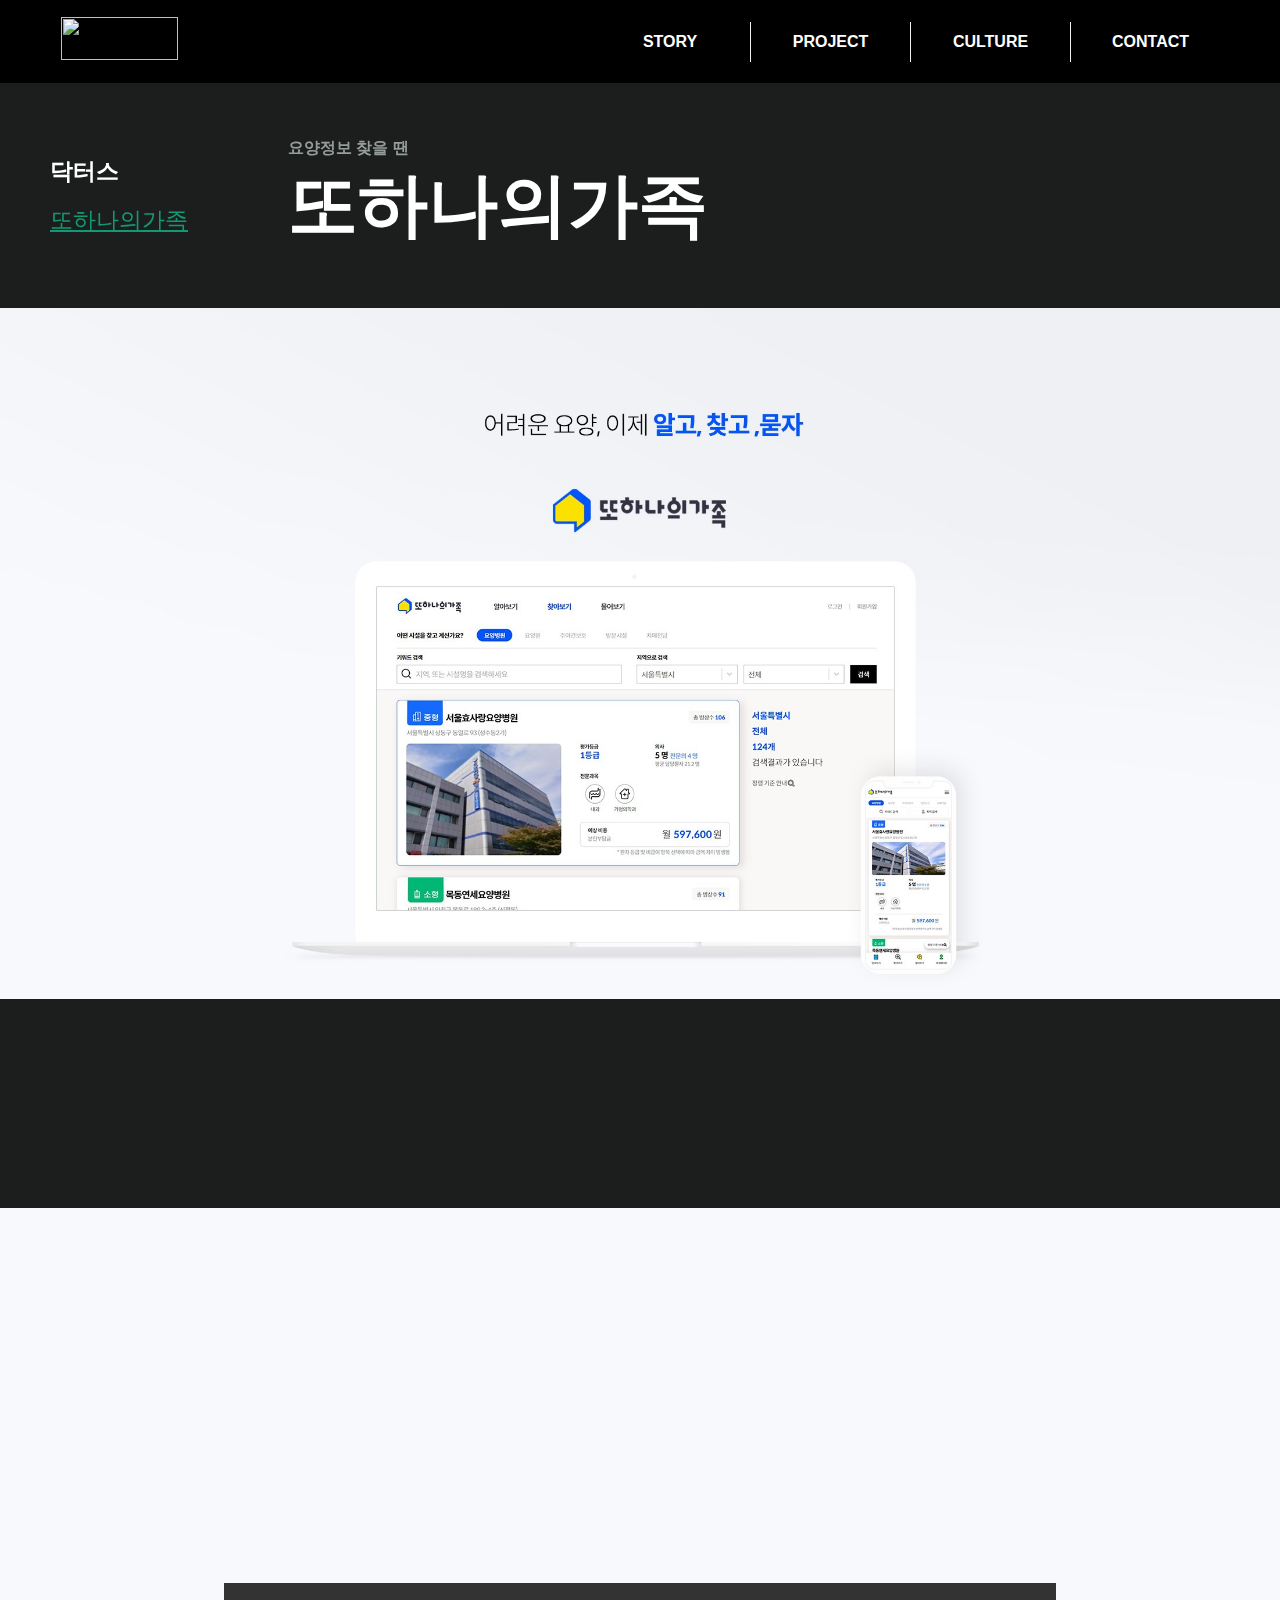
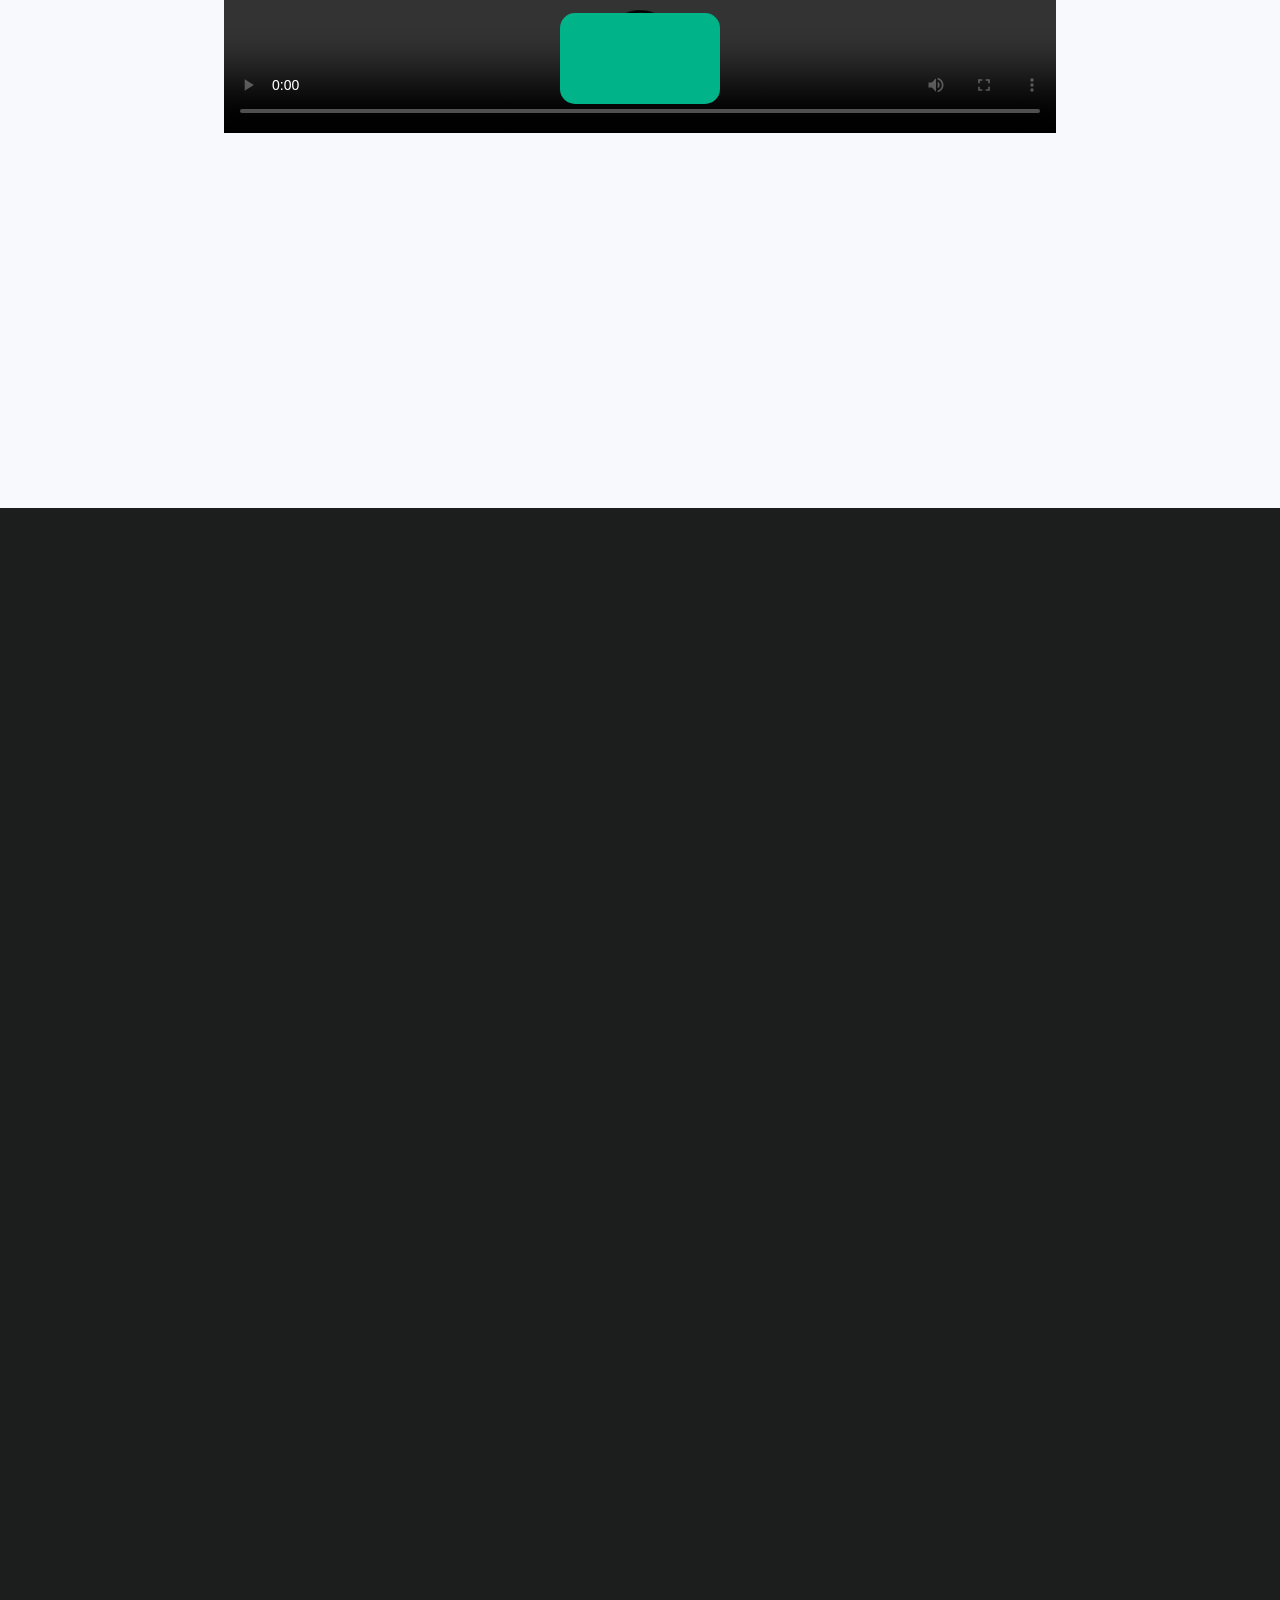
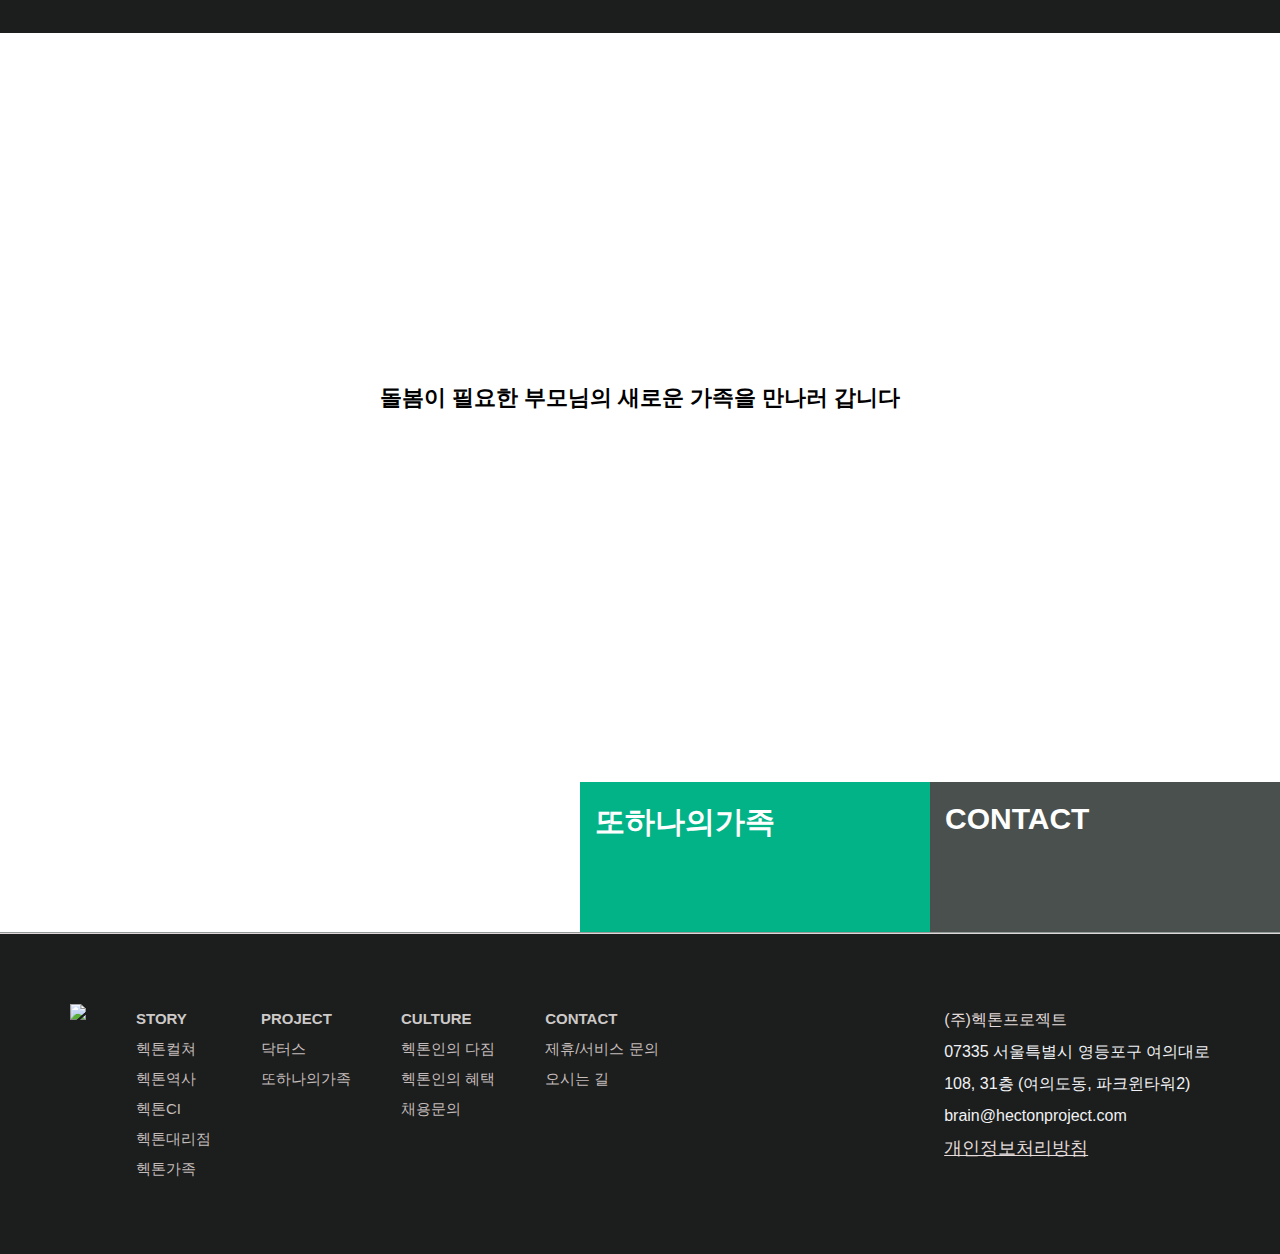
==== commit bfa1cf46: "Feat: 주석 수정" ====
--- a/html/another.html
+++ b/html/another.html
@@ -25,7 +25,9 @@
             <div class="menu_var">
                 <!-- Main Logo -->
                 <div class="main_logo">
-                    <img class="header_logo" src="https://hectonproject.com/icon/logo.svg" />
+                    <a href="./main.html">
+                        <img class="header_logo" src="https://hectonproject.com/icon/logo.svg" />
+                    </a>
                 </div>
 
                 <!-- Menu -->
--- a/css/another1.css
+++ b/css/another1.css
@@ -51,7 +51,7 @@
     background-color: white;
 }
 .another_main_img {
-    height: 105vh;
+    height: 100vh;
 }
 
 /* another_video */
--- a/css/link.css
+++ b/css/link.css
@@ -2,54 +2,57 @@
 @import url(//spoqa.github.io/spoqa-han-sans/css/SpoqaHanSansNeo.css);
 
 * {
-  margin: 0;
-  padding: 0;
-  box-sizing: border-box;
-  word-break: keep-all;
+    margin: 0;
+    padding: 0;
+    box-sizing: border-box;
+    word-break: keep-all;
 }
 
 html,
 body {
-  width: 100%;
-  height: 100%;
-  padding: 0;
-  margin: 0;
-  font-family: Spoqa Han Sans, sans-serif;
-  background: #1b1e1c;
-  color: #f1f1f5;
-  box-sizing: border-box;
+    width: 100%;
+    height: 100%;
+    padding: 0;
+    margin: 0;
+    font-family: Spoqa Han Sans, sans-serif;
+    background: #1b1e1c;
+    color: #f1f1f5;
+    box-sizing: border-box;
 }
 
 ul,
 ol {
-  list-style: none;
+    list-style: none;
 }
 
 a {
-  color: #000;
-  text-decoration: none;
+    color: #000;
+    text-decoration: none;
 }
 
 table,
 tr,
 th,
 td {
-  border: 1px solid #000;
-  border-collapse: collapse;
+    border: 1px solid #000;
+    border-collapse: collapse;
 }
 
 input,
 label {
-  vertical-align: middle;
+    vertical-align: middle;
 }
 
 /* body & scroll */
 body::-webkit-scrollbar {
-  width: 0.6rem;
+    width: 0.6rem;
 }
 body::-webkit-scrollbar-thumb {
-  background: #00b388;
+    background: #00b388;
 }
 body::-webkit-scrollbar-track {
-  background: #1b1e1c;
+    background: #1b1e1c;
 }
+body {
+    overflow-x: hidden;
+}
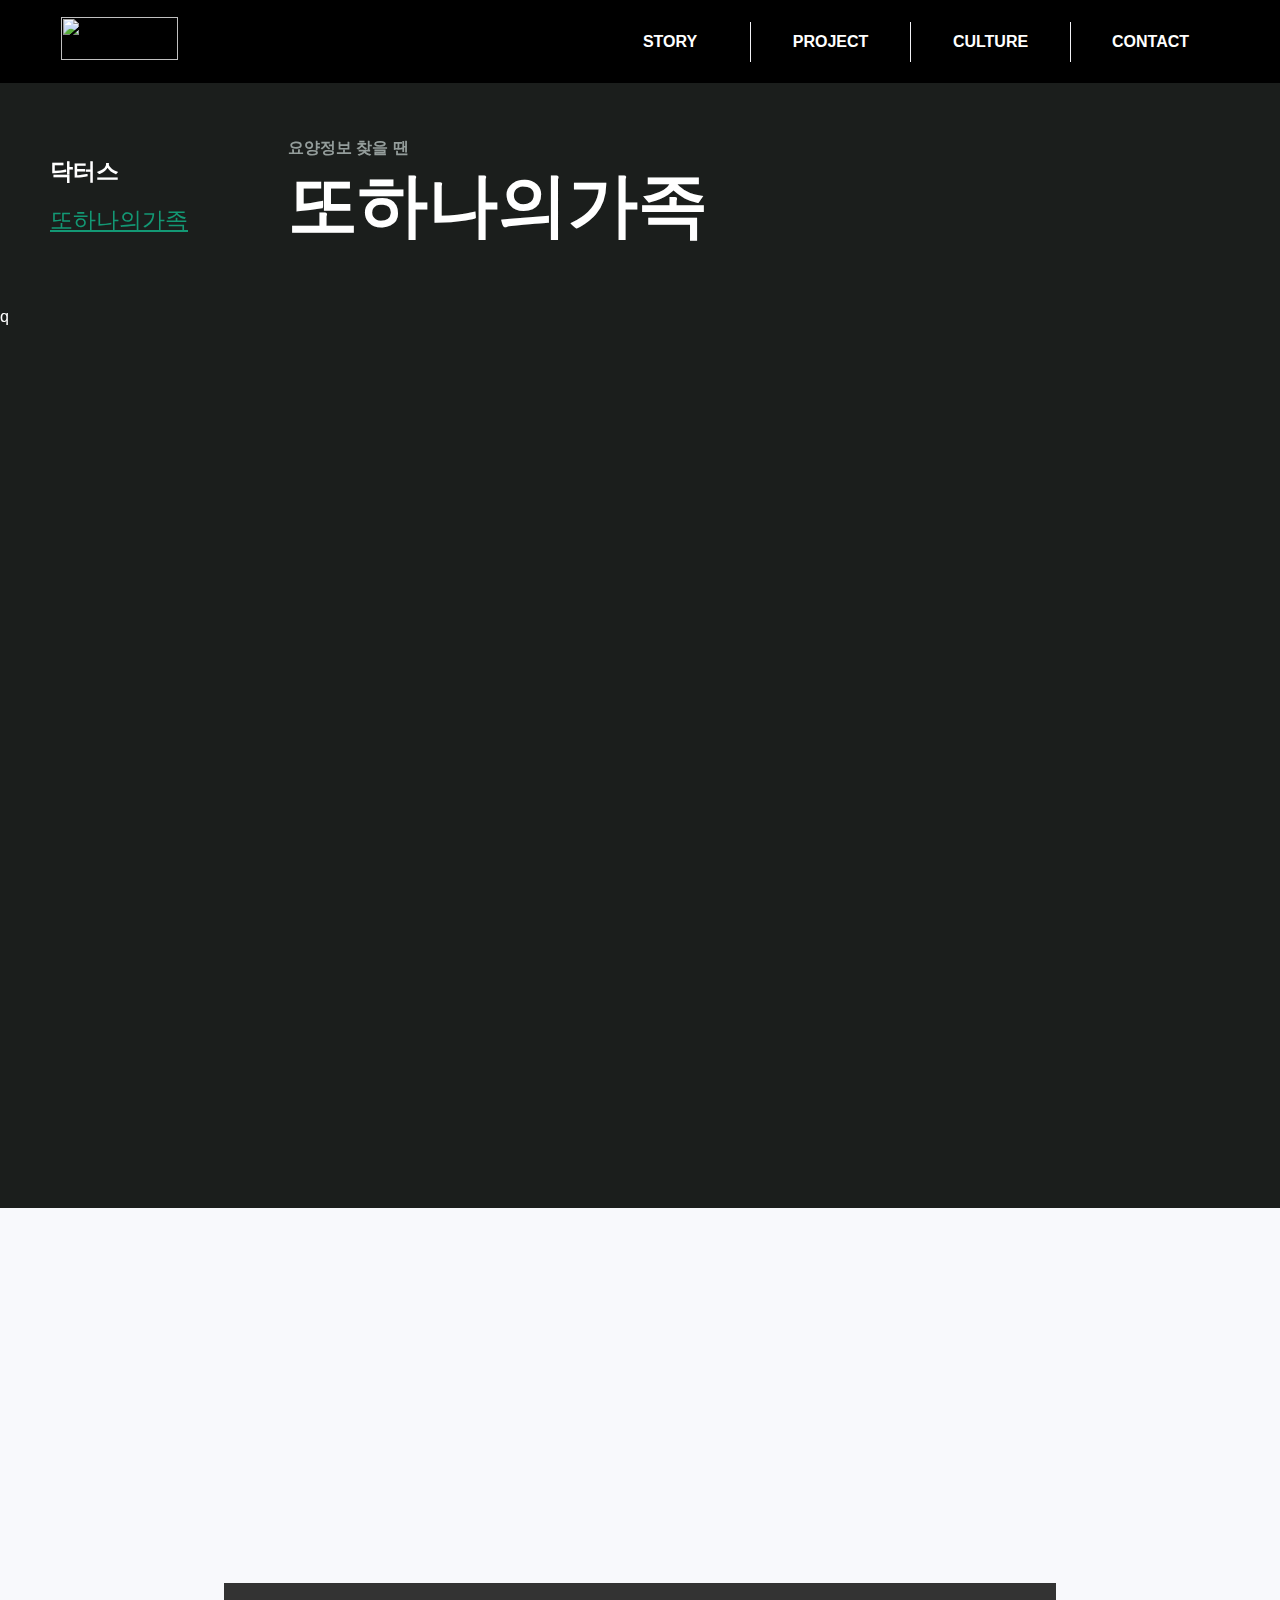
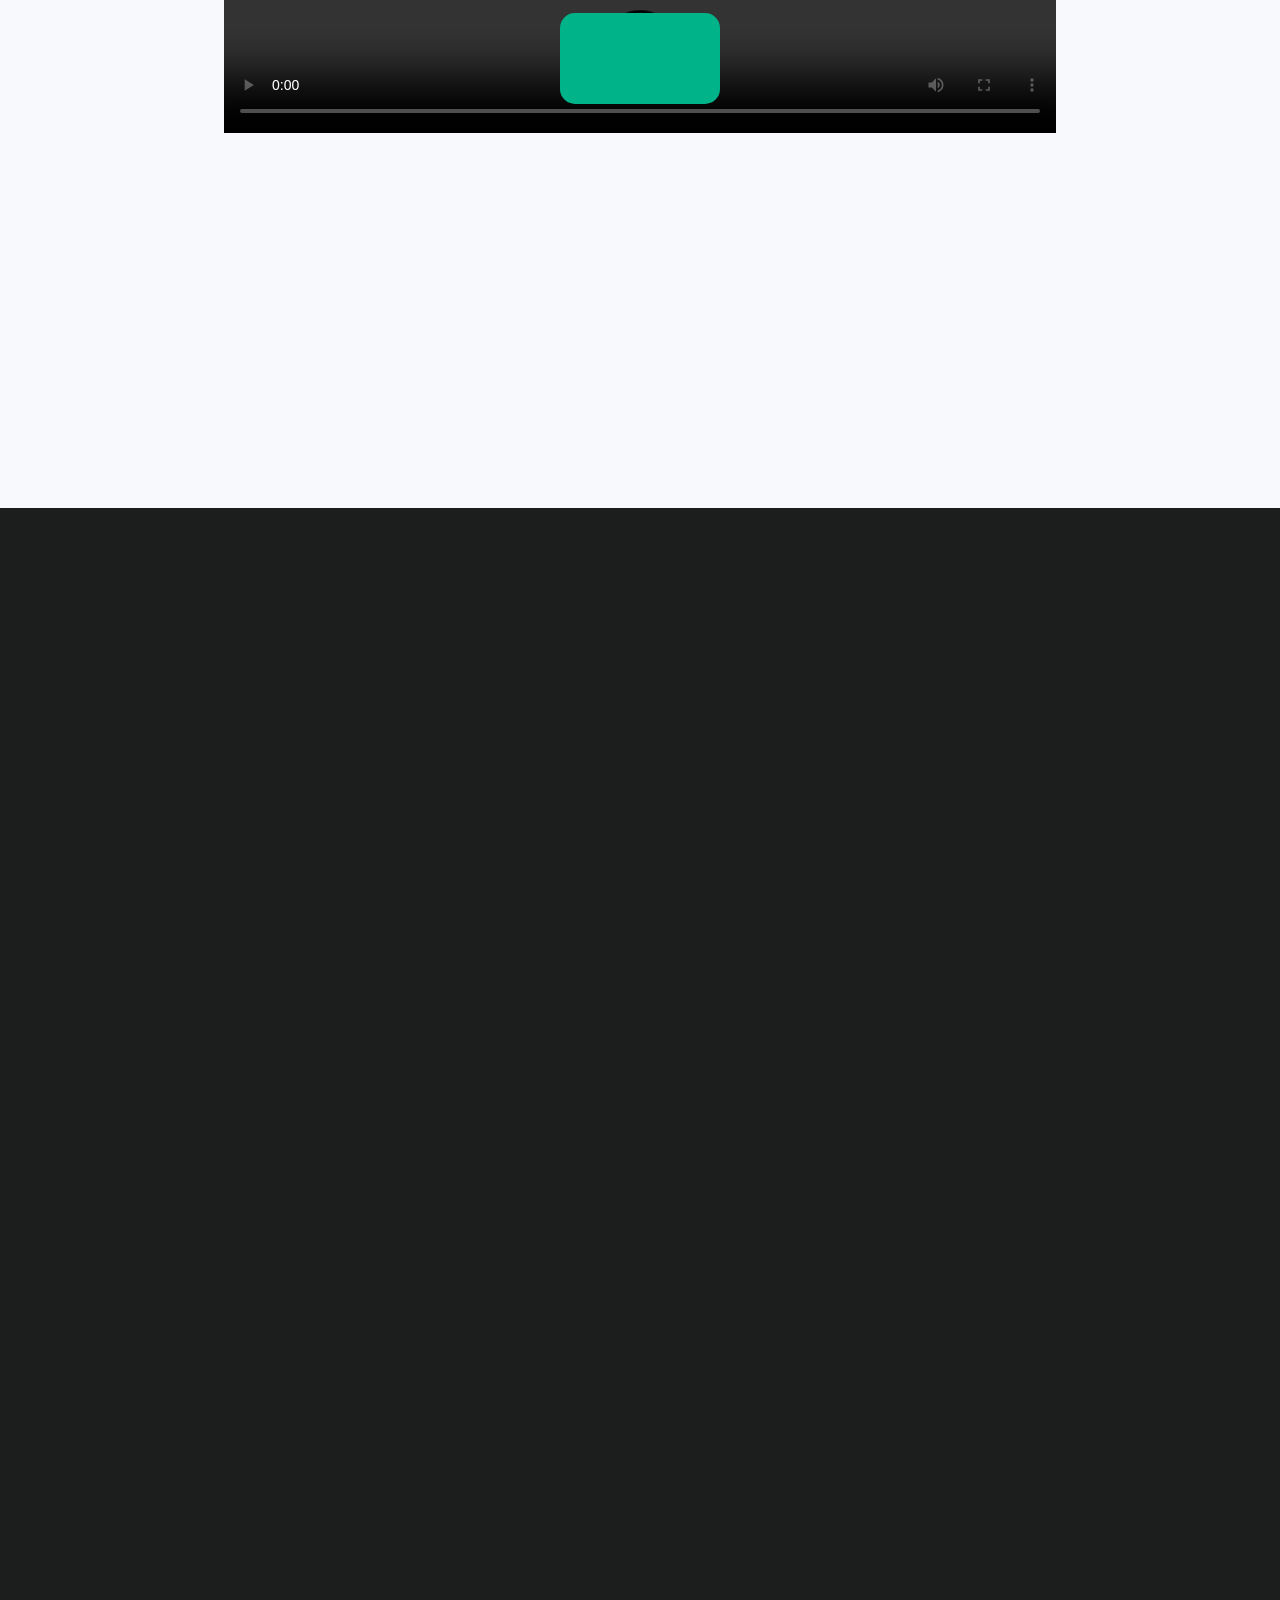
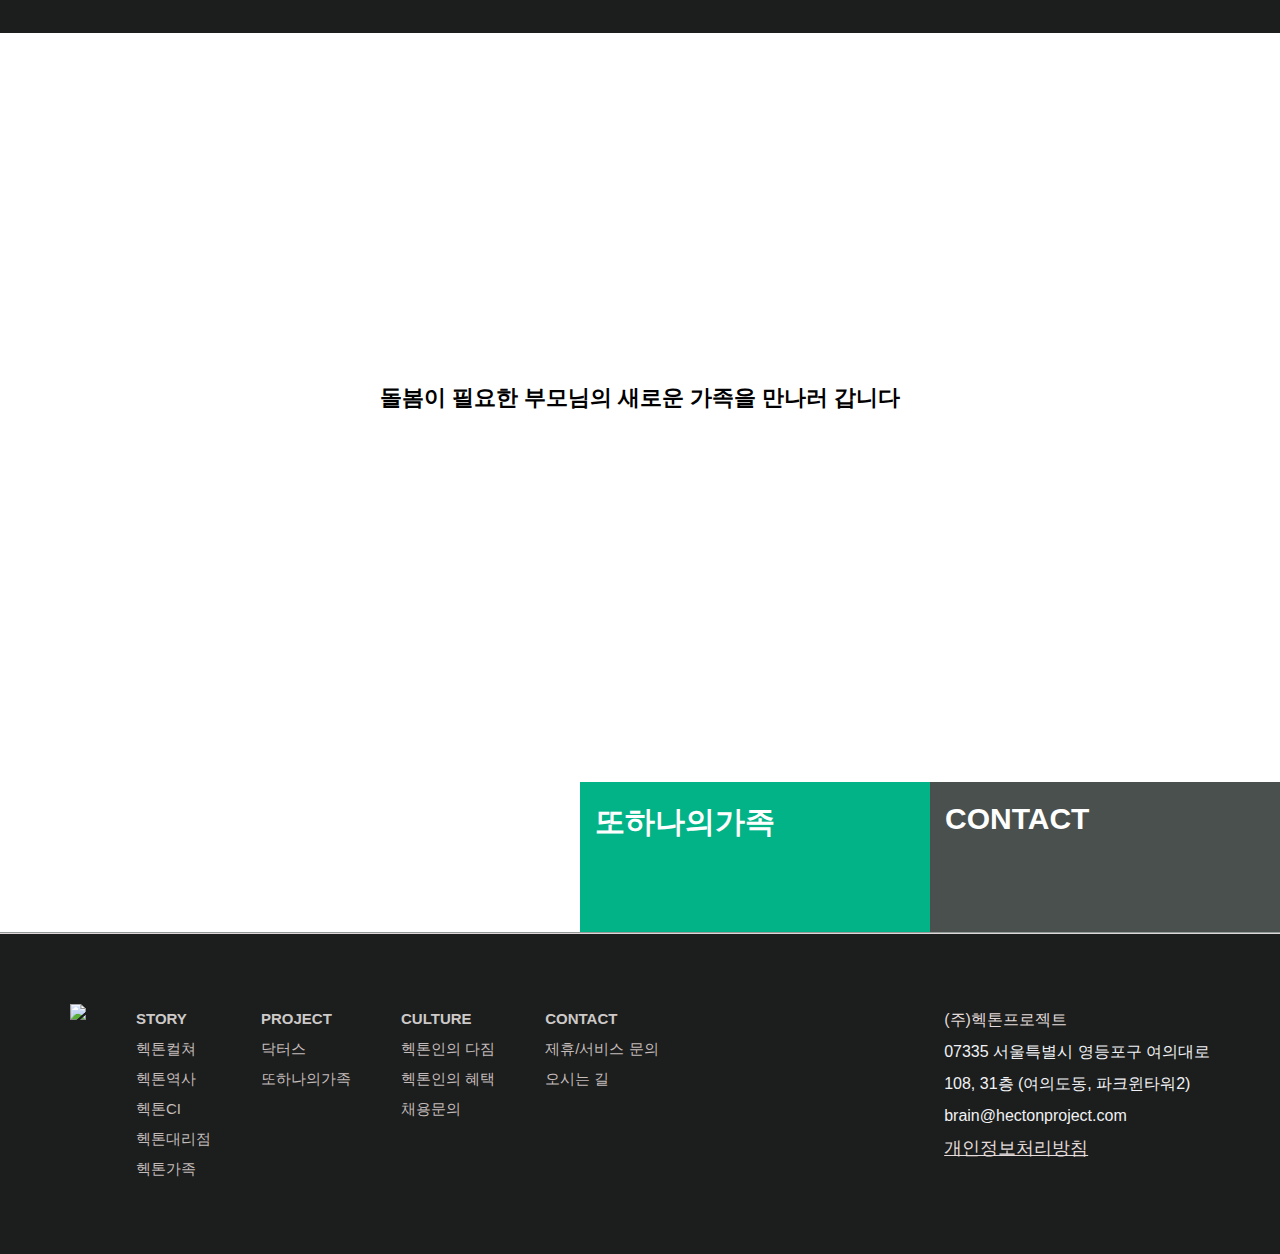
==== commit 3b605867: "Feat : another.html a태그, img 사이즈 수정" ====
--- a/html/another.html
+++ b/html/another.html
@@ -14,6 +14,7 @@
             rel="stylesheet"
             type="text/css"
         />
+
         <!-- AOS -->
         <link rel="stylesheet" href="https://unpkg.com/aos@next/dist/aos.css" />
         <script src="https://unpkg.com/aos@next/dist/aos.js"></script>
@@ -104,7 +105,7 @@
                 </div>
             </div>
             <div class="another_main_img">
-                <img src="../assets/images/another/ddoga.bb59f3e4 (1).jpg" alt="">
+                <!-- <img src="../assets/images/another/ddoga.bb59f3e4 (1).jpg" alt=""> -->q
             </div>
 
             <div class="another_video">
@@ -163,13 +164,13 @@
                 />
                 <p>돌봄이 필요한 부모님의 새로운 가족을 만나러 갑니다</p>
                 <div class="another_img_bottom_btn">
-                    <div class="another_img_bottom_text">
-                        <a href="https://ddoga.co.kr/">또하나의가족</a>
+                    <a href="https://ddoga.co.kr/" class="another_img_bottom_text">
+                        <div>또하나의가족</div>
                         <i class="fa-solid fa-arrow-right"></i>
-                    </div>
-                    <div class="another_img_bottom_contact">
-                        <a href="./contact.html">CONTACT</a> <i class="fa-solid fa-arrow-right"></i>
-                    </div>
+                    </a>
+                    <a href="../html/contact.html" class="another_img_bottom_contact">
+                        <div>CONTACT</div> <i class="fa-solid fa-arrow-right"></i>
+                    </a>
                 </div>
             </div>
         </main>
--- a/css/another1.css
+++ b/css/another1.css
@@ -46,14 +46,19 @@
     margin-top: 20px;
 }
 /* another_main_img */
-.another_main_img > img {
+/* .another_main_img > img {
     width: 100%;
     background-color: white;
 }
 .another_main_img {
+    height: 100%;
+} */
+.another_main_img {
     height: 100vh;
-}
-
+    background: url(https://hectonproject.com/_next/static/media/ddoga.bb59f3e4.jpg) no-repeat
+        center;
+    background-size: cover;
+}
 /* another_video */
 .another_video {
     height: 100vh;
@@ -196,7 +201,6 @@
     font-weight: bold;
     padding: 20px 0 0 15px;
     position: relative;
-    cursor: pointer;
 }
 .another_img_bottom_text i {
     position: absolute;
